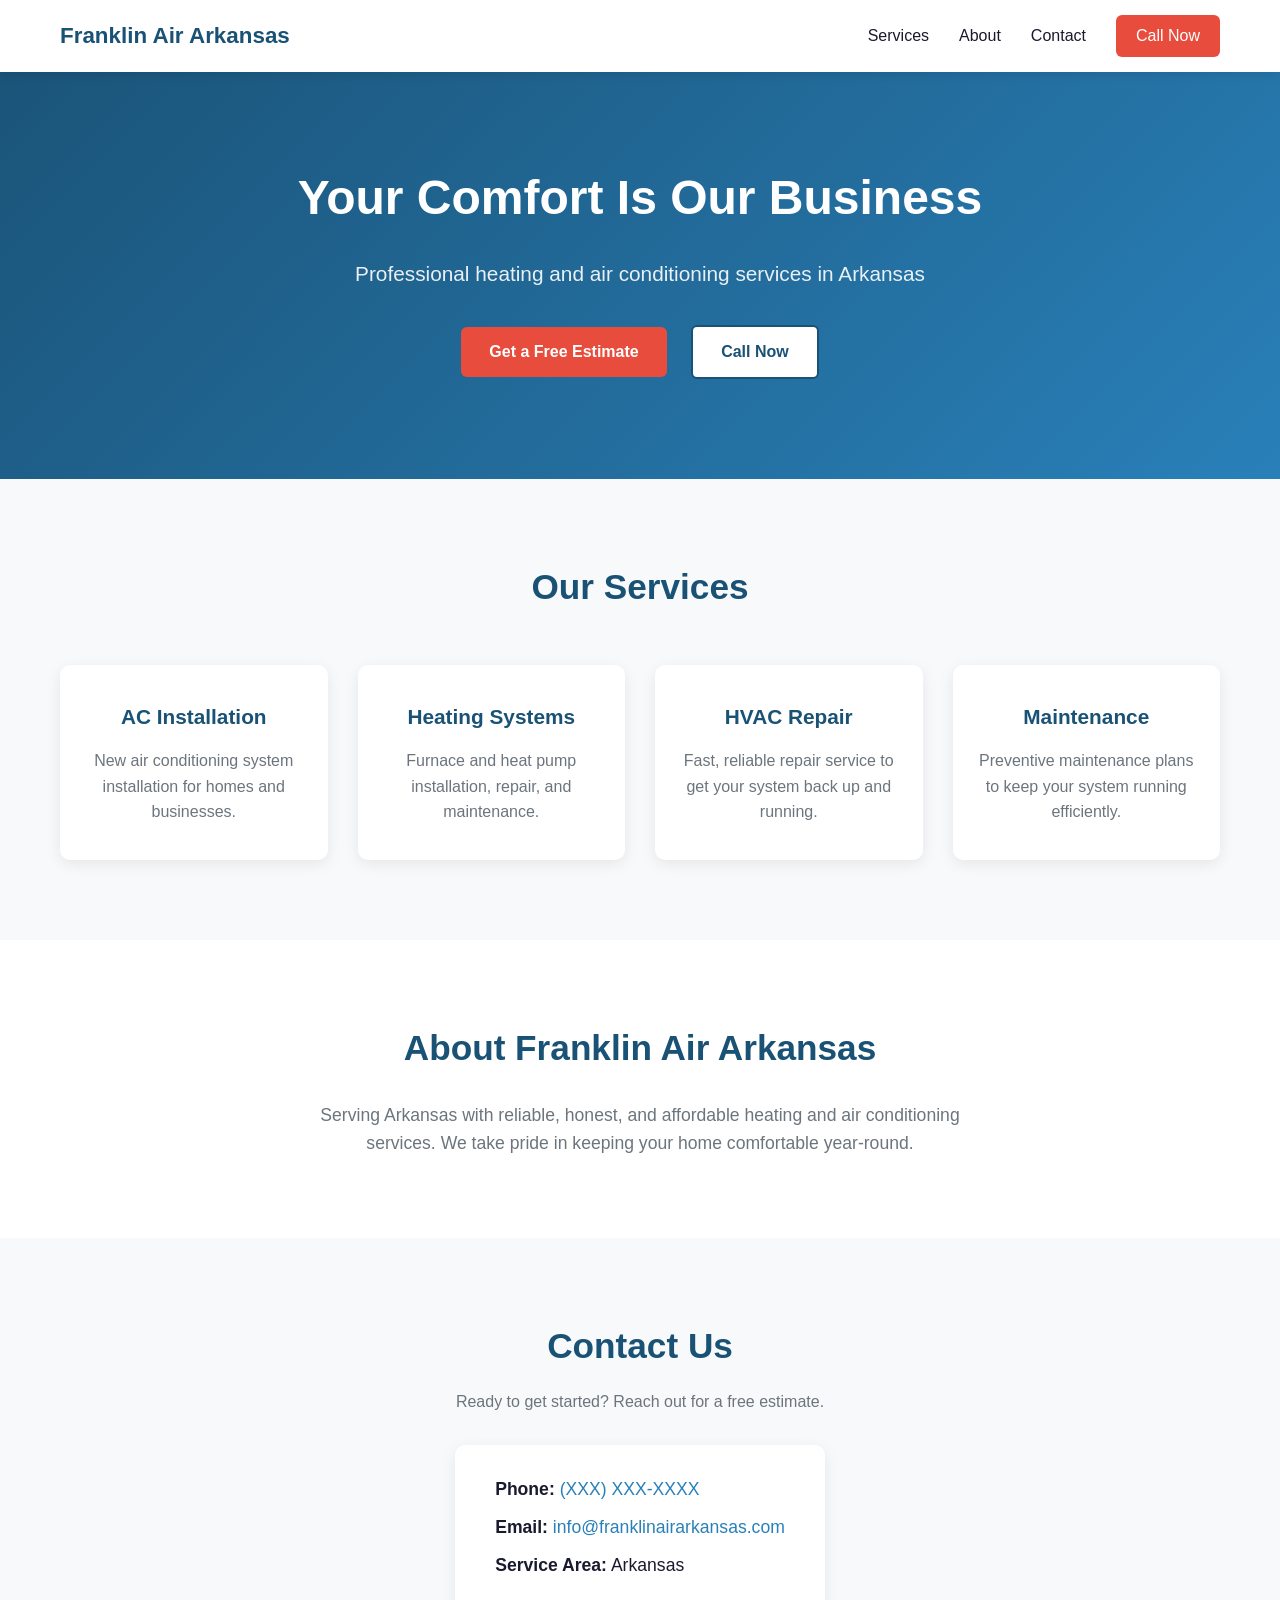
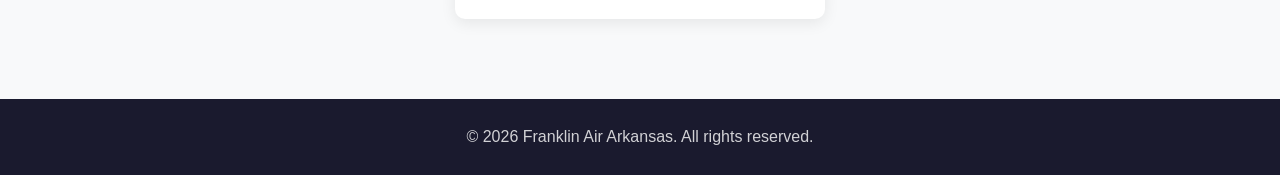
==== index.html @ 1a5891ad "Initial project setup for FranklinAirArkansas.com Heating and air conditioning business website with" ====
<!DOCTYPE html>
<html lang="en">
<head>
    <meta charset="UTF-8">
    <meta name="viewport" content="width=device-width, initial-scale=1.0">
    <title>Franklin Air Arkansas | Heating & Air Conditioning</title>
    <meta name="description" content="Franklin Air Arkansas - Professional heating and air conditioning services in Arkansas. Installation, repair, and maintenance for residential and commercial HVAC systems.">

    <!-- Facebook / Open Graph Meta Tags (for Facebook advertising) -->
    <meta property="og:title" content="Franklin Air Arkansas | Heating & Air Conditioning">
    <meta property="og:description" content="Professional heating and air conditioning services in Arkansas. Installation, repair, and maintenance.">
    <meta property="og:type" content="website">
    <meta property="og:url" content="https://franklinairarkansas.com">
    <meta property="og:image" content="https://franklinairarkansas.com/images/og-image.jpg">
    <meta property="og:site_name" content="Franklin Air Arkansas">

    <!-- Facebook Pixel (replace YOUR_PIXEL_ID with actual pixel ID) -->
    <!-- <script>
    !function(f,b,e,v,n,t,s)
    {if(f.fbq)return;n=f.fbq=function(){n.callMethod?
    n.callMethod.apply(n,arguments):n.queue.push(arguments)};
    if(!f._fbq)f._fbq=n;n.push=n;n.loaded=!0;n.version='2.0';
    n.queue=[];t=b.createElement(e);t.async=!0;
    t.src=v;s=b.getElementsByTagName(e)[0];
    s.parentNode.insertBefore(t,s)}(window, document,'script',
    'https://connect.facebook.net/en_US/fbevents.js');
    fbq('init', 'YOUR_PIXEL_ID');
    fbq('track', 'PageView');
    </script>
    <noscript><img height="1" width="1" style="display:none"
    src="https://www.facebook.com/tr?id=YOUR_PIXEL_ID&ev=PageView&noscript=1"
    /></noscript> -->

    <link rel="stylesheet" href="css/style.css">
</head>
<body>
    <header>
        <nav class="navbar">
            <div class="container">
                <a href="/" class="logo">Franklin Air Arkansas</a>
                <button class="nav-toggle" aria-label="Toggle navigation">
                    <span></span><span></span><span></span>
                </button>
                <ul class="nav-links">
                    <li><a href="#services">Services</a></li>
                    <li><a href="#about">About</a></li>
                    <li><a href="#contact">Contact</a></li>
                    <li><a href="tel:+1XXXXXXXXXX" class="btn btn-phone">Call Now</a></li>
                </ul>
            </div>
        </nav>
    </header>

    <main>
        <section class="hero">
            <div class="container">
                <h1>Your Comfort Is Our Business</h1>
                <p>Professional heating and air conditioning services in Arkansas</p>
                <a href="#contact" class="btn btn-primary">Get a Free Estimate</a>
                <a href="tel:+1XXXXXXXXXX" class="btn btn-secondary">Call Now</a>
            </div>
        </section>

        <section id="services" class="services">
            <div class="container">
                <h2>Our Services</h2>
                <div class="services-grid">
                    <div class="service-card">
                        <h3>AC Installation</h3>
                        <p>New air conditioning system installation for homes and businesses.</p>
                    </div>
                    <div class="service-card">
                        <h3>Heating Systems</h3>
                        <p>Furnace and heat pump installation, repair, and maintenance.</p>
                    </div>
                    <div class="service-card">
                        <h3>HVAC Repair</h3>
                        <p>Fast, reliable repair service to get your system back up and running.</p>
                    </div>
                    <div class="service-card">
                        <h3>Maintenance</h3>
                        <p>Preventive maintenance plans to keep your system running efficiently.</p>
                    </div>
                </div>
            </div>
        </section>

        <section id="about" class="about">
            <div class="container">
                <h2>About Franklin Air Arkansas</h2>
                <p>Serving Arkansas with reliable, honest, and affordable heating and air conditioning services. We take pride in keeping your home comfortable year-round.</p>
            </div>
        </section>

        <section id="contact" class="contact">
            <div class="container">
                <h2>Contact Us</h2>
                <p>Ready to get started? Reach out for a free estimate.</p>
                <div class="contact-info">
                    <p><strong>Phone:</strong> <a href="tel:+1XXXXXXXXXX">(XXX) XXX-XXXX</a></p>
                    <p><strong>Email:</strong> <a href="mailto:info@franklinairarkansas.com">info@franklinairarkansas.com</a></p>
                    <p><strong>Service Area:</strong> Arkansas</p>
                </div>
            </div>
        </section>
    </main>

    <footer>
        <div class="container">
            <p>&copy; 2026 Franklin Air Arkansas. All rights reserved.</p>
        </div>
    </footer>

    <script src="js/main.js"></script>
</body>
</html>
---- css/style.css ----
/* Reset & Base */
*, *::before, *::after {
    margin: 0;
    padding: 0;
    box-sizing: border-box;
}

:root {
    --primary: #1a5276;
    --primary-light: #2980b9;
    --accent: #e74c3c;
    --dark: #1a1a2e;
    --light: #f8f9fa;
    --gray: #6c757d;
    --white: #ffffff;
}

html {
    scroll-behavior: smooth;
}

body {
    font-family: -apple-system, BlinkMacSystemFont, 'Segoe UI', Roboto, sans-serif;
    line-height: 1.6;
    color: var(--dark);
}

.container {
    max-width: 1200px;
    margin: 0 auto;
    padding: 0 20px;
}

/* Navigation */
.navbar {
    background: var(--white);
    box-shadow: 0 2px 10px rgba(0,0,0,0.1);
    position: fixed;
    width: 100%;
    top: 0;
    z-index: 1000;
}

.navbar .container {
    display: flex;
    justify-content: space-between;
    align-items: center;
    padding: 15px 20px;
}

.logo {
    font-size: 1.4rem;
    font-weight: 700;
    color: var(--primary);
    text-decoration: none;
}

.nav-links {
    list-style: none;
    display: flex;
    gap: 30px;
    align-items: center;
}

.nav-links a {
    text-decoration: none;
    color: var(--dark);
    font-weight: 500;
    transition: color 0.3s;
}

.nav-links a:hover {
    color: var(--primary-light);
}

.nav-toggle {
    display: none;
    flex-direction: column;
    gap: 5px;
    background: none;
    border: none;
    cursor: pointer;
}

.nav-toggle span {
    width: 25px;
    height: 3px;
    background: var(--dark);
    border-radius: 2px;
    transition: 0.3s;
}

/* Buttons */
.btn {
    display: inline-block;
    padding: 12px 28px;
    border-radius: 6px;
    text-decoration: none;
    font-weight: 600;
    transition: all 0.3s;
    cursor: pointer;
    border: none;
    font-size: 1rem;
}

.btn-primary {
    background: var(--accent);
    color: var(--white);
}

.btn-primary:hover {
    background: #c0392b;
}

.btn-secondary {
    background: var(--white);
    color: var(--primary);
    border: 2px solid var(--primary);
}

.btn-secondary:hover {
    background: var(--primary);
    color: var(--white);
}

.btn-phone {
    background: var(--accent);
    color: var(--white) !important;
    padding: 8px 20px;
    border-radius: 6px;
}

.btn-phone:hover {
    background: #c0392b;
}

/* Hero */
.hero {
    background: linear-gradient(135deg, var(--primary) 0%, var(--primary-light) 100%);
    color: var(--white);
    padding: 160px 0 100px;
    text-align: center;
}

.hero h1 {
    font-size: 3rem;
    margin-bottom: 20px;
}

.hero p {
    font-size: 1.3rem;
    margin-bottom: 35px;
    opacity: 0.9;
}

.hero .btn {
    margin: 0 10px;
}

/* Services */
.services {
    padding: 80px 0;
    background: var(--light);
}

.services h2 {
    text-align: center;
    font-size: 2.2rem;
    margin-bottom: 50px;
    color: var(--primary);
}

.services-grid {
    display: grid;
    grid-template-columns: repeat(auto-fit, minmax(250px, 1fr));
    gap: 30px;
}

.service-card {
    background: var(--white);
    padding: 35px 25px;
    border-radius: 10px;
    box-shadow: 0 4px 15px rgba(0,0,0,0.08);
    text-align: center;
    transition: transform 0.3s;
}

.service-card:hover {
    transform: translateY(-5px);
}

.service-card h3 {
    color: var(--primary);
    margin-bottom: 15px;
    font-size: 1.3rem;
}

.service-card p {
    color: var(--gray);
}

/* About */
.about {
    padding: 80px 0;
    text-align: center;
}

.about h2 {
    font-size: 2.2rem;
    margin-bottom: 25px;
    color: var(--primary);
}

.about p {
    max-width: 700px;
    margin: 0 auto;
    font-size: 1.1rem;
    color: var(--gray);
}

/* Contact */
.contact {
    padding: 80px 0;
    background: var(--light);
    text-align: center;
}

.contact h2 {
    font-size: 2.2rem;
    margin-bottom: 15px;
    color: var(--primary);
}

.contact > .container > p {
    color: var(--gray);
    margin-bottom: 30px;
}

.contact-info {
    display: inline-block;
    text-align: left;
    background: var(--white);
    padding: 30px 40px;
    border-radius: 10px;
    box-shadow: 0 4px 15px rgba(0,0,0,0.08);
}

.contact-info p {
    margin-bottom: 10px;
    font-size: 1.1rem;
}

.contact-info a {
    color: var(--primary-light);
    text-decoration: none;
}

.contact-info a:hover {
    text-decoration: underline;
}

/* Footer */
footer {
    background: var(--dark);
    color: var(--white);
    text-align: center;
    padding: 25px 0;
}

footer p {
    opacity: 0.8;
}

/* Mobile */
@media (max-width: 768px) {
    .nav-toggle {
        display: flex;
    }

    .nav-links {
        display: none;
        position: absolute;
        top: 100%;
        left: 0;
        width: 100%;
        background: var(--white);
        flex-direction: column;
        padding: 20px;
        box-shadow: 0 4px 10px rgba(0,0,0,0.1);
    }

    .nav-links.active {
        display: flex;
    }

    .hero h1 {
        font-size: 2rem;
    }

    .hero p {
        font-size: 1.1rem;
    }

    .hero .btn {
        display: block;
        margin: 10px auto;
        max-width: 250px;
    }
}
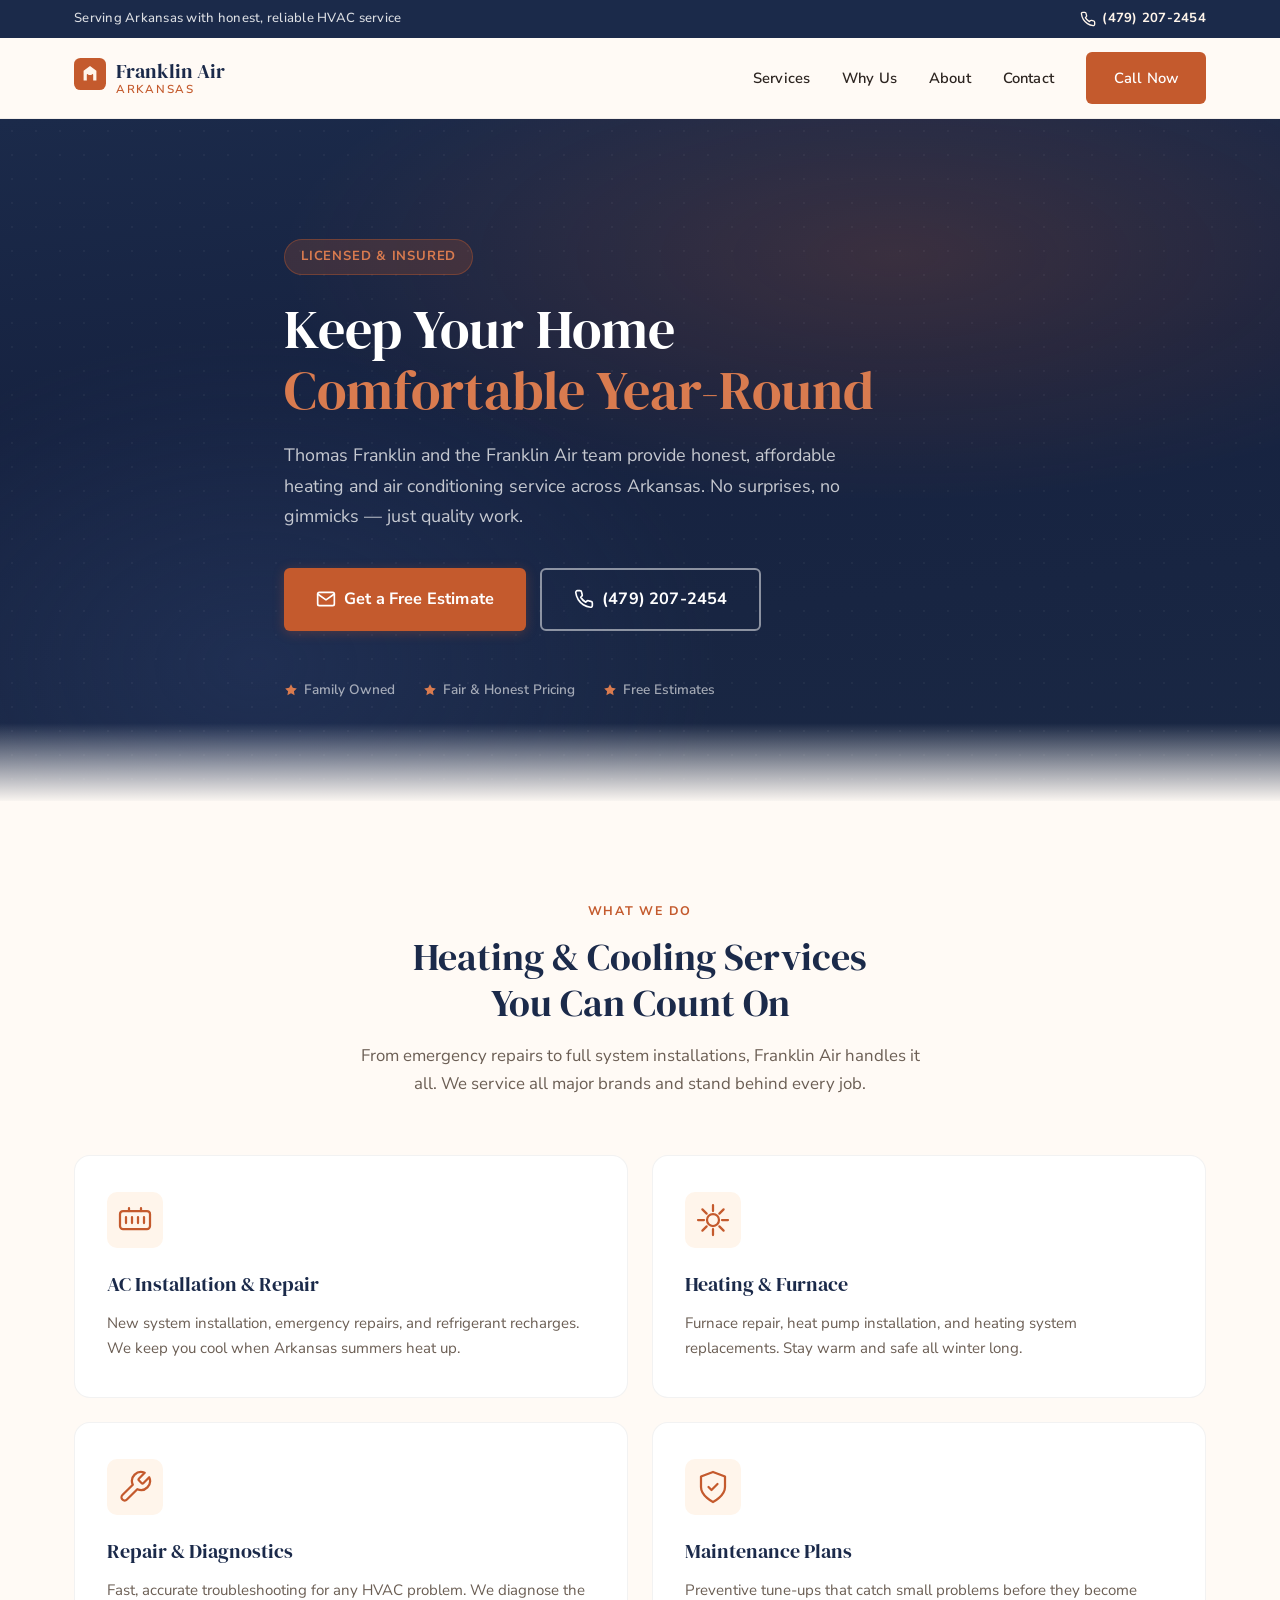
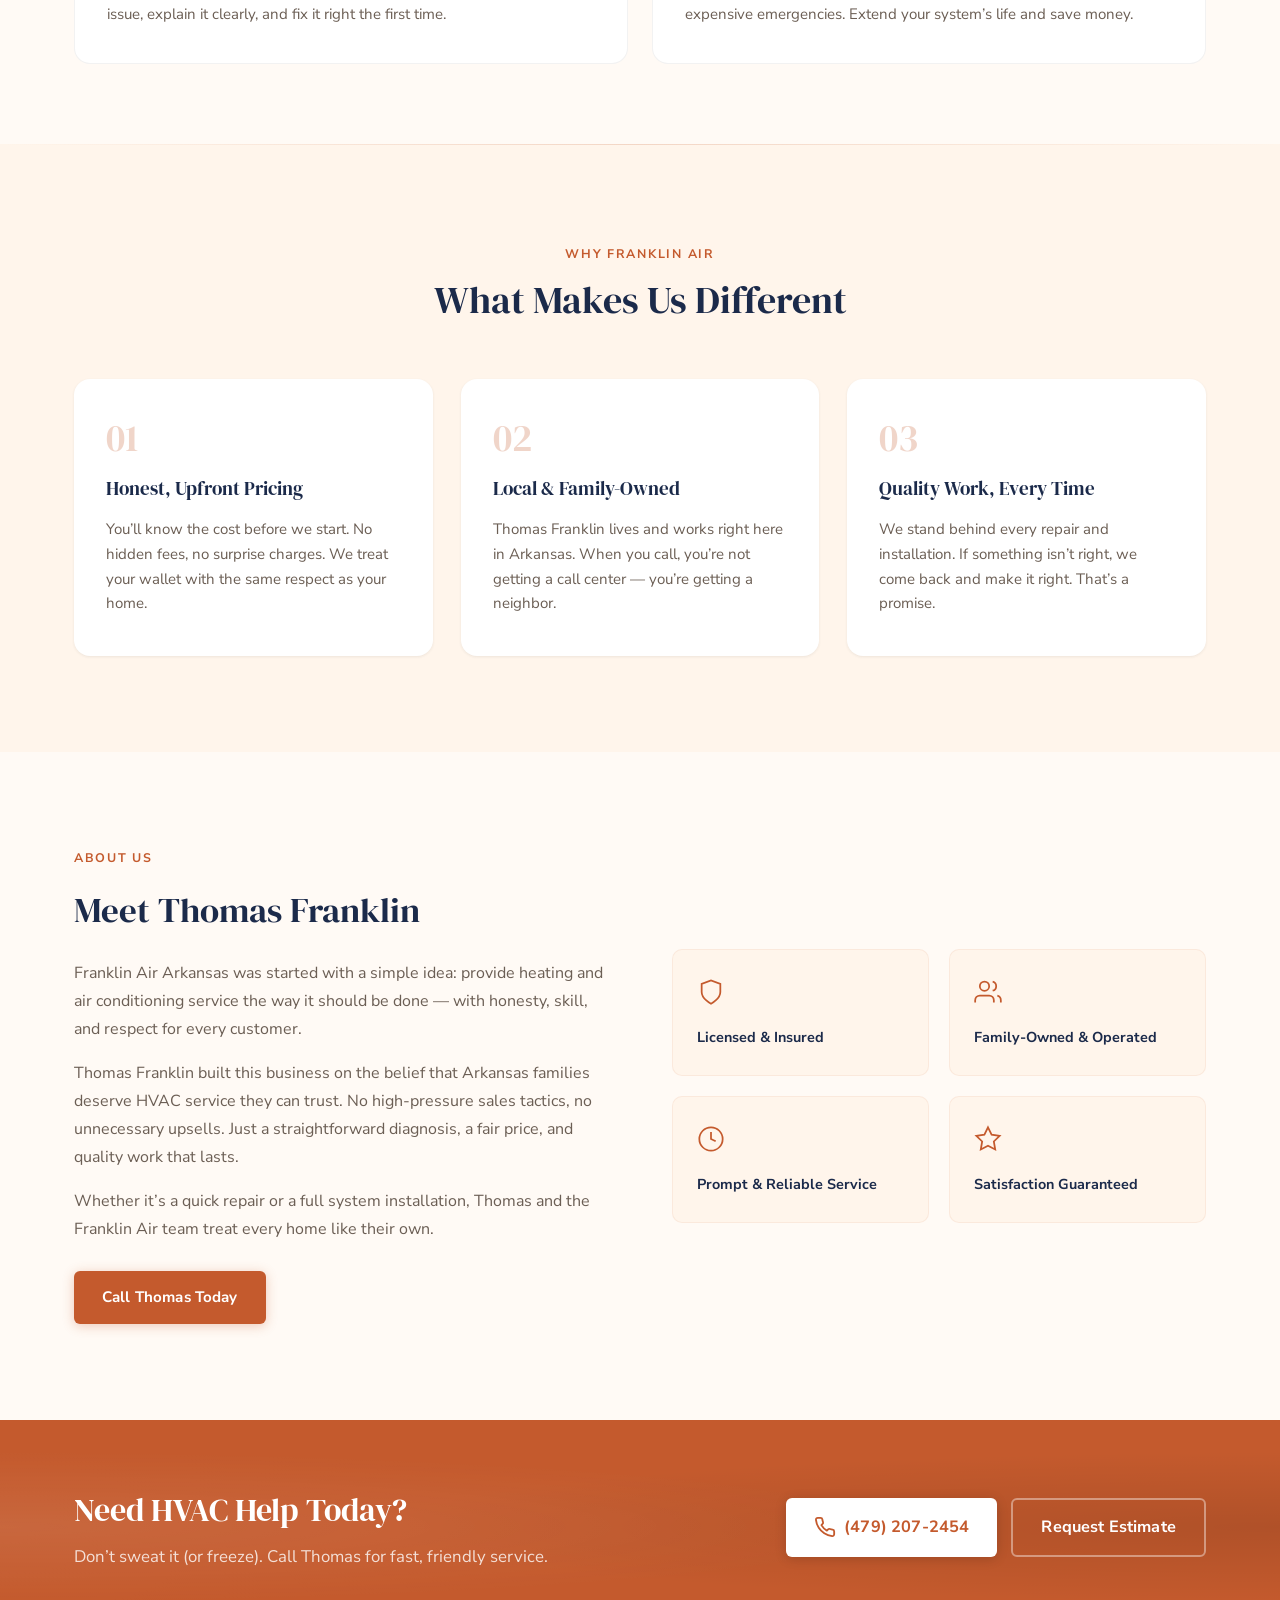
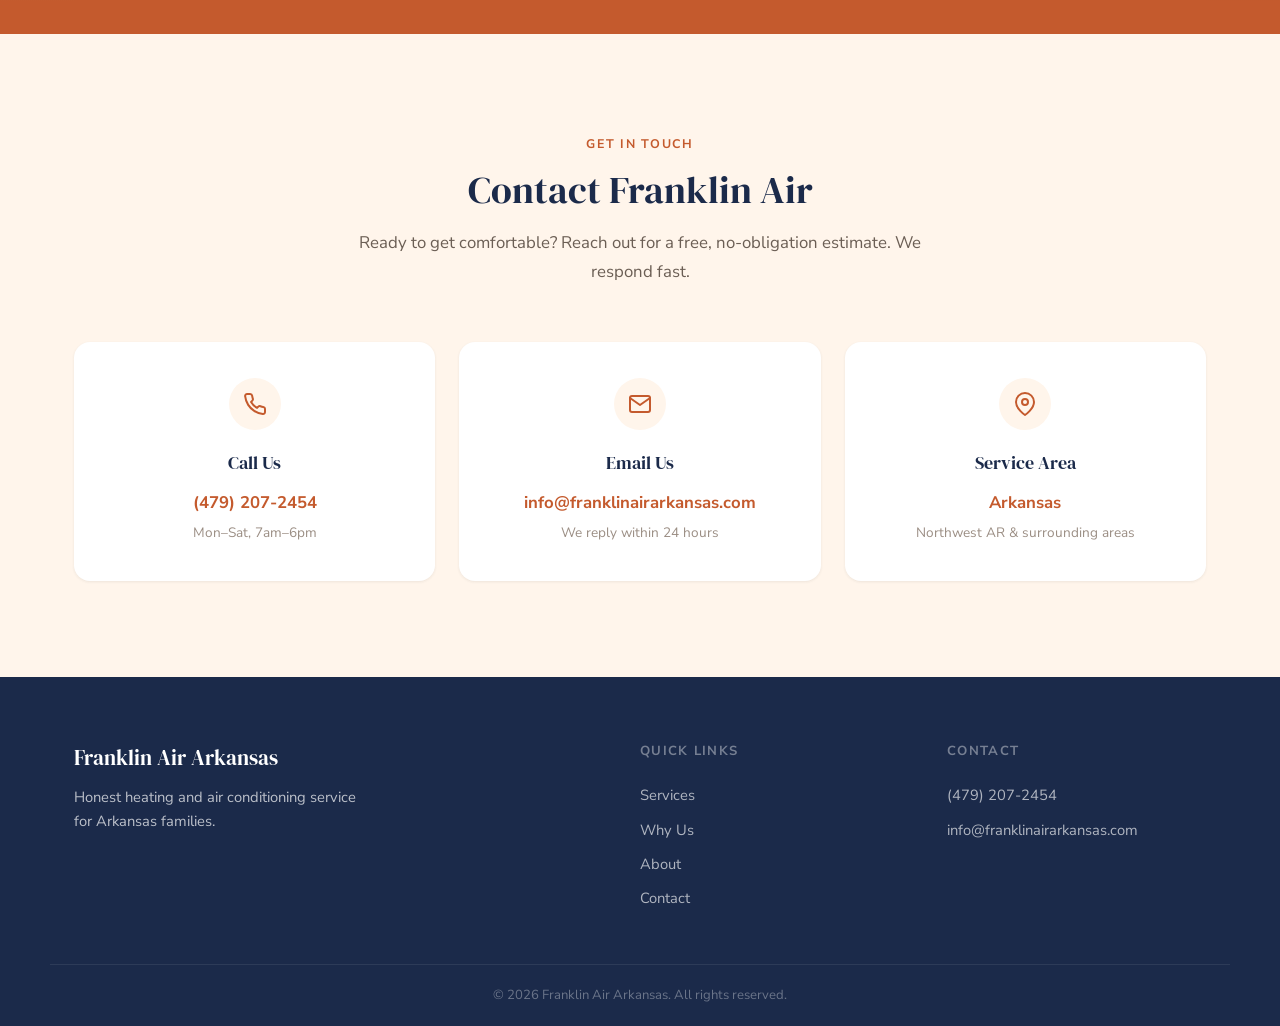
==== commit 9dac209c: "Redesign homepage with professional HVAC landing page Complete redesign focused on converting Facebo" ====
--- a/index.html
+++ b/index.html
@@ -3,18 +3,59 @@
 <head>
     <meta charset="UTF-8">
     <meta name="viewport" content="width=device-width, initial-scale=1.0">
-    <title>Franklin Air Arkansas | Heating & Air Conditioning</title>
-    <meta name="description" content="Franklin Air Arkansas - Professional heating and air conditioning services in Arkansas. Installation, repair, and maintenance for residential and commercial HVAC systems.">
-
-    <!-- Facebook / Open Graph Meta Tags (for Facebook advertising) -->
+    <title>Franklin Air Arkansas | Heating & Air Conditioning | (479) 207-2454</title>
+    <meta name="description" content="Franklin Air Arkansas - Thomas Franklin's trusted heating and air conditioning service. AC repair, furnace installation, and HVAC maintenance in Arkansas. Call (479) 207-2454 for a free estimate.">
+    <meta name="keywords" content="HVAC Arkansas, AC repair, heating repair, air conditioning, furnace, heat pump, Franklin Air, Arkansas HVAC">
+
+    <!-- Facebook / Open Graph Meta Tags -->
     <meta property="og:title" content="Franklin Air Arkansas | Heating & Air Conditioning">
-    <meta property="og:description" content="Professional heating and air conditioning services in Arkansas. Installation, repair, and maintenance.">
+    <meta property="og:description" content="Trusted HVAC service by Thomas Franklin. AC repair, heating installation & maintenance in Arkansas. Call (479) 207-2454 for your free estimate today.">
     <meta property="og:type" content="website">
     <meta property="og:url" content="https://franklinairarkansas.com">
     <meta property="og:image" content="https://franklinairarkansas.com/images/og-image.jpg">
+    <meta property="og:image:width" content="1200">
+    <meta property="og:image:height" content="630">
+    <meta property="og:image:alt" content="Franklin Air Arkansas - Professional Heating and Air Conditioning">
     <meta property="og:site_name" content="Franklin Air Arkansas">
-
-    <!-- Facebook Pixel (replace YOUR_PIXEL_ID with actual pixel ID) -->
+    <meta property="og:locale" content="en_US">
+    <meta property="fb:app_id" content="">
+
+    <!-- Twitter Card (also used by Facebook as fallback) -->
+    <meta name="twitter:card" content="summary_large_image">
+    <meta name="twitter:title" content="Franklin Air Arkansas | Heating & Air Conditioning">
+    <meta name="twitter:description" content="Trusted HVAC service by Thomas Franklin. Call (479) 207-2454 for your free estimate.">
+    <meta name="twitter:image" content="https://franklinairarkansas.com/images/og-image.jpg">
+
+    <!-- Structured Data for Local Business (helps Facebook & Google) -->
+    <script type="application/ld+json">
+    {
+        "@context": "https://schema.org",
+        "@type": "HVACBusiness",
+        "name": "Franklin Air Arkansas",
+        "description": "Professional heating and air conditioning services in Arkansas",
+        "url": "https://franklinairarkansas.com",
+        "telephone": "+1-479-207-2454",
+        "email": "info@franklinairarkansas.com",
+        "address": {
+            "@type": "PostalAddress",
+            "addressRegion": "AR",
+            "addressCountry": "US"
+        },
+        "areaServed": {
+            "@type": "State",
+            "name": "Arkansas"
+        },
+        "priceRange": "$$",
+        "openingHoursSpecification": {
+            "@type": "OpeningHoursSpecification",
+            "dayOfWeek": ["Monday","Tuesday","Wednesday","Thursday","Friday","Saturday"],
+            "opens": "07:00",
+            "closes": "18:00"
+        }
+    }
+    </script>
+
+    <!-- Facebook Pixel (uncomment and replace YOUR_PIXEL_ID when ready) -->
     <!-- <script>
     !function(f,b,e,v,n,t,s)
     {if(f.fbq)return;n=f.fbq=function(){n.callMethod?
@@ -31,85 +72,302 @@
     src="https://www.facebook.com/tr?id=YOUR_PIXEL_ID&ev=PageView&noscript=1"
     /></noscript> -->
 
+    <!-- Fonts -->
+    <link rel="preconnect" href="https://fonts.googleapis.com">
+    <link rel="preconnect" href="https://fonts.gstatic.com" crossorigin>
+    <link href="https://fonts.googleapis.com/css2?family=DM+Serif+Display&family=Nunito+Sans:ital,opsz,wght@0,6..12,300..1000;1,6..12,300..1000&display=swap" rel="stylesheet">
+
     <link rel="stylesheet" href="css/style.css">
 </head>
 <body>
+
+    <!-- Top Bar -->
+    <div class="top-bar">
+        <div class="container top-bar-inner">
+            <span class="top-bar-text">Serving Arkansas with honest, reliable HVAC service</span>
+            <a href="tel:+14792072454" class="top-bar-phone">
+                <svg width="16" height="16" viewBox="0 0 24 24" fill="none" stroke="currentColor" stroke-width="2" stroke-linecap="round" stroke-linejoin="round"><path d="M22 16.92v3a2 2 0 0 1-2.18 2 19.79 19.79 0 0 1-8.63-3.07 19.5 19.5 0 0 1-6-6 19.79 19.79 0 0 1-3.07-8.67A2 2 0 0 1 4.11 2h3a2 2 0 0 1 2 1.72 12.84 12.84 0 0 0 .7 2.81 2 2 0 0 1-.45 2.11L8.09 9.91a16 16 0 0 0 6 6l1.27-1.27a2 2 0 0 1 2.11-.45 12.84 12.84 0 0 0 2.81.7A2 2 0 0 1 22 16.92z"/></svg>
+                (479) 207-2454
+            </a>
+        </div>
+    </div>
+
+    <!-- Navigation -->
     <header>
-        <nav class="navbar">
-            <div class="container">
-                <a href="/" class="logo">Franklin Air Arkansas</a>
-                <button class="nav-toggle" aria-label="Toggle navigation">
+        <nav class="navbar" id="navbar">
+            <div class="container nav-inner">
+                <a href="/" class="logo">
+                    <span class="logo-icon">
+                        <svg width="32" height="32" viewBox="0 0 40 40" fill="none">
+                            <rect width="40" height="40" rx="8" fill="#C45A2D"/>
+                            <path d="M12 28V16l8-6 8 6v12H24v-7a1 1 0 00-1-1h-6a1 1 0 00-1 1v7h-4z" fill="#FFF5EB"/>
+                            <circle cx="20" cy="18" r="2.5" stroke="#FFF5EB" stroke-width="1.5" fill="none"/>
+                            <path d="M18.5 18h3M20 16.5v3" stroke="#FFF5EB" stroke-width="1"/>
+                        </svg>
+                    </span>
+                    <span class="logo-text">
+                        <span class="logo-name">Franklin Air</span>
+                        <span class="logo-tagline">Arkansas</span>
+                    </span>
+                </a>
+                <button class="nav-toggle" aria-label="Toggle navigation" id="navToggle">
                     <span></span><span></span><span></span>
                 </button>
-                <ul class="nav-links">
+                <ul class="nav-links" id="navLinks">
                     <li><a href="#services">Services</a></li>
+                    <li><a href="#why-us">Why Us</a></li>
                     <li><a href="#about">About</a></li>
                     <li><a href="#contact">Contact</a></li>
-                    <li><a href="tel:+1XXXXXXXXXX" class="btn btn-phone">Call Now</a></li>
+                    <li><a href="tel:+14792072454" class="btn btn-nav-cta">Call Now</a></li>
                 </ul>
             </div>
         </nav>
     </header>
 
     <main>
+        <!-- Hero -->
         <section class="hero">
-            <div class="container">
-                <h1>Your Comfort Is Our Business</h1>
-                <p>Professional heating and air conditioning services in Arkansas</p>
-                <a href="#contact" class="btn btn-primary">Get a Free Estimate</a>
-                <a href="tel:+1XXXXXXXXXX" class="btn btn-secondary">Call Now</a>
-            </div>
-        </section>
-
+            <div class="hero-bg"></div>
+            <div class="container hero-content">
+                <div class="hero-badge" data-animate>Licensed &amp; Insured</div>
+                <h1 data-animate>Keep Your Home<br><span class="hero-accent">Comfortable Year-Round</span></h1>
+                <p class="hero-sub" data-animate>Thomas Franklin and the Franklin Air team provide honest, affordable heating and air conditioning service across Arkansas. No surprises, no gimmicks &mdash; just quality work.</p>
+                <div class="hero-actions" data-animate>
+                    <a href="#contact" class="btn btn-primary btn-lg">
+                        <svg width="20" height="20" viewBox="0 0 24 24" fill="none" stroke="currentColor" stroke-width="2" stroke-linecap="round" stroke-linejoin="round"><path d="M4 4h16c1.1 0 2 .9 2 2v12c0 1.1-.9 2-2 2H4c-1.1 0-2-.9-2-2V6c0-1.1.9-2 2-2z"/><polyline points="22,6 12,13 2,6"/></svg>
+                        Get a Free Estimate
+                    </a>
+                    <a href="tel:+14792072454" class="btn btn-outline btn-lg">
+                        <svg width="20" height="20" viewBox="0 0 24 24" fill="none" stroke="currentColor" stroke-width="2" stroke-linecap="round" stroke-linejoin="round"><path d="M22 16.92v3a2 2 0 0 1-2.18 2 19.79 19.79 0 0 1-8.63-3.07 19.5 19.5 0 0 1-6-6 19.79 19.79 0 0 1-3.07-8.67A2 2 0 0 1 4.11 2h3a2 2 0 0 1 2 1.72 12.84 12.84 0 0 0 .7 2.81 2 2 0 0 1-.45 2.11L8.09 9.91a16 16 0 0 0 6 6l1.27-1.27a2 2 0 0 1 2.11-.45 12.84 12.84 0 0 0 2.81.7A2 2 0 0 1 22 16.92z"/></svg>
+                        (479) 207-2454
+                    </a>
+                </div>
+                <div class="hero-trust" data-animate>
+                    <div class="trust-item">
+                        <svg width="18" height="18" viewBox="0 0 24 24" fill="currentColor"><path d="M12 2l3.09 6.26L22 9.27l-5 4.87 1.18 6.88L12 17.77l-6.18 3.25L7 14.14 2 9.27l6.91-1.01L12 2z"/></svg>
+                        Family Owned
+                    </div>
+                    <div class="trust-item">
+                        <svg width="18" height="18" viewBox="0 0 24 24" fill="currentColor"><path d="M12 2l3.09 6.26L22 9.27l-5 4.87 1.18 6.88L12 17.77l-6.18 3.25L7 14.14 2 9.27l6.91-1.01L12 2z"/></svg>
+                        Fair &amp; Honest Pricing
+                    </div>
+                    <div class="trust-item">
+                        <svg width="18" height="18" viewBox="0 0 24 24" fill="currentColor"><path d="M12 2l3.09 6.26L22 9.27l-5 4.87 1.18 6.88L12 17.77l-6.18 3.25L7 14.14 2 9.27l6.91-1.01L12 2z"/></svg>
+                        Free Estimates
+                    </div>
+                </div>
+            </div>
+        </section>
+
+        <!-- Services -->
         <section id="services" class="services">
             <div class="container">
-                <h2>Our Services</h2>
+                <div class="section-header" data-animate>
+                    <span class="section-label">What We Do</span>
+                    <h2>Heating &amp; Cooling Services<br>You Can Count On</h2>
+                    <p class="section-desc">From emergency repairs to full system installations, Franklin Air handles it all. We service all major brands and stand behind every job.</p>
+                </div>
                 <div class="services-grid">
-                    <div class="service-card">
-                        <h3>AC Installation</h3>
-                        <p>New air conditioning system installation for homes and businesses.</p>
-                    </div>
-                    <div class="service-card">
-                        <h3>Heating Systems</h3>
-                        <p>Furnace and heat pump installation, repair, and maintenance.</p>
-                    </div>
-                    <div class="service-card">
-                        <h3>HVAC Repair</h3>
-                        <p>Fast, reliable repair service to get your system back up and running.</p>
-                    </div>
-                    <div class="service-card">
-                        <h3>Maintenance</h3>
-                        <p>Preventive maintenance plans to keep your system running efficiently.</p>
-                    </div>
-                </div>
-            </div>
-        </section>
-
+                    <div class="service-card" data-animate>
+                        <div class="service-icon">
+                            <svg width="36" height="36" viewBox="0 0 24 24" fill="none" stroke="currentColor" stroke-width="1.5" stroke-linecap="round" stroke-linejoin="round">
+                                <rect x="2" y="6" width="20" height="12" rx="2"/>
+                                <path d="M6 10v4M10 10v4M14 10v4M18 10v4"/>
+                                <path d="M8 6V4M16 6V4"/>
+                            </svg>
+                        </div>
+                        <h3>AC Installation &amp; Repair</h3>
+                        <p>New system installation, emergency repairs, and refrigerant recharges. We keep you cool when Arkansas summers heat up.</p>
+                    </div>
+                    <div class="service-card" data-animate>
+                        <div class="service-icon">
+                            <svg width="36" height="36" viewBox="0 0 24 24" fill="none" stroke="currentColor" stroke-width="1.5" stroke-linecap="round" stroke-linejoin="round">
+                                <path d="M12 2v4M12 18v4M4.93 4.93l2.83 2.83M16.24 16.24l2.83 2.83M2 12h4M18 12h4M4.93 19.07l2.83-2.83M16.24 7.76l2.83-2.83"/>
+                                <circle cx="12" cy="12" r="4"/>
+                            </svg>
+                        </div>
+                        <h3>Heating &amp; Furnace</h3>
+                        <p>Furnace repair, heat pump installation, and heating system replacements. Stay warm and safe all winter long.</p>
+                    </div>
+                    <div class="service-card" data-animate>
+                        <div class="service-icon">
+                            <svg width="36" height="36" viewBox="0 0 24 24" fill="none" stroke="currentColor" stroke-width="1.5" stroke-linecap="round" stroke-linejoin="round">
+                                <path d="M14.7 6.3a1 1 0 000 1.4l1.6 1.6a1 1 0 001.4 0l3.77-3.77a6 6 0 01-7.94 7.94l-6.91 6.91a2.12 2.12 0 01-3-3l6.91-6.91a6 6 0 017.94-7.94l-3.76 3.76z"/>
+                            </svg>
+                        </div>
+                        <h3>Repair &amp; Diagnostics</h3>
+                        <p>Fast, accurate troubleshooting for any HVAC problem. We diagnose the issue, explain it clearly, and fix it right the first time.</p>
+                    </div>
+                    <div class="service-card" data-animate>
+                        <div class="service-icon">
+                            <svg width="36" height="36" viewBox="0 0 24 24" fill="none" stroke="currentColor" stroke-width="1.5" stroke-linecap="round" stroke-linejoin="round">
+                                <path d="M12 22s8-4 8-10V5l-8-3-8 3v7c0 6 8 10 8 10z"/>
+                                <path d="M9 12l2 2 4-4"/>
+                            </svg>
+                        </div>
+                        <h3>Maintenance Plans</h3>
+                        <p>Preventive tune-ups that catch small problems before they become expensive emergencies. Extend your system&rsquo;s life and save money.</p>
+                    </div>
+                </div>
+            </div>
+        </section>
+
+        <!-- Why Choose Us -->
+        <section id="why-us" class="why-us">
+            <div class="container">
+                <div class="section-header" data-animate>
+                    <span class="section-label">Why Franklin Air</span>
+                    <h2>What Makes Us Different</h2>
+                </div>
+                <div class="why-grid">
+                    <div class="why-card" data-animate>
+                        <div class="why-number">01</div>
+                        <h3>Honest, Upfront Pricing</h3>
+                        <p>You&rsquo;ll know the cost before we start. No hidden fees, no surprise charges. We treat your wallet with the same respect as your home.</p>
+                    </div>
+                    <div class="why-card" data-animate>
+                        <div class="why-number">02</div>
+                        <h3>Local &amp; Family-Owned</h3>
+                        <p>Thomas Franklin lives and works right here in Arkansas. When you call, you&rsquo;re not getting a call center &mdash; you&rsquo;re getting a neighbor.</p>
+                    </div>
+                    <div class="why-card" data-animate>
+                        <div class="why-number">03</div>
+                        <h3>Quality Work, Every Time</h3>
+                        <p>We stand behind every repair and installation. If something isn&rsquo;t right, we come back and make it right. That&rsquo;s a promise.</p>
+                    </div>
+                </div>
+            </div>
+        </section>
+
+        <!-- About -->
         <section id="about" class="about">
-            <div class="container">
-                <h2>About Franklin Air Arkansas</h2>
-                <p>Serving Arkansas with reliable, honest, and affordable heating and air conditioning services. We take pride in keeping your home comfortable year-round.</p>
-            </div>
-        </section>
-
+            <div class="container about-inner">
+                <div class="about-text" data-animate>
+                    <span class="section-label">About Us</span>
+                    <h2>Meet Thomas Franklin</h2>
+                    <p>Franklin Air Arkansas was started with a simple idea: provide heating and air conditioning service the way it should be done &mdash; with honesty, skill, and respect for every customer.</p>
+                    <p>Thomas Franklin built this business on the belief that Arkansas families deserve HVAC service they can trust. No high-pressure sales tactics, no unnecessary upsells. Just a straightforward diagnosis, a fair price, and quality work that lasts.</p>
+                    <p>Whether it&rsquo;s a quick repair or a full system installation, Thomas and the Franklin Air team treat every home like their own.</p>
+                    <a href="tel:+14792072454" class="btn btn-primary">Call Thomas Today</a>
+                </div>
+                <div class="about-stats" data-animate>
+                    <div class="stat-card">
+                        <div class="stat-icon">
+                            <svg width="28" height="28" viewBox="0 0 24 24" fill="none" stroke="currentColor" stroke-width="1.5"><path d="M12 22s8-4 8-10V5l-8-3-8 3v7c0 6 8 10 8 10z"/></svg>
+                        </div>
+                        <span class="stat-label">Licensed &amp; Insured</span>
+                    </div>
+                    <div class="stat-card">
+                        <div class="stat-icon">
+                            <svg width="28" height="28" viewBox="0 0 24 24" fill="none" stroke="currentColor" stroke-width="1.5"><path d="M17 21v-2a4 4 0 00-4-4H5a4 4 0 00-4 4v2"/><circle cx="9" cy="7" r="4"/><path d="M23 21v-2a4 4 0 00-3-3.87M16 3.13a4 4 0 010 7.75"/></svg>
+                        </div>
+                        <span class="stat-label">Family-Owned &amp; Operated</span>
+                    </div>
+                    <div class="stat-card">
+                        <div class="stat-icon">
+                            <svg width="28" height="28" viewBox="0 0 24 24" fill="none" stroke="currentColor" stroke-width="1.5"><circle cx="12" cy="12" r="10"/><path d="M12 6v6l4 2"/></svg>
+                        </div>
+                        <span class="stat-label">Prompt &amp; Reliable Service</span>
+                    </div>
+                    <div class="stat-card">
+                        <div class="stat-icon">
+                            <svg width="28" height="28" viewBox="0 0 24 24" fill="none" stroke="currentColor" stroke-width="1.5"><path d="M12 2l3.09 6.26L22 9.27l-5 4.87 1.18 6.88L12 17.77l-6.18 3.25L7 14.14 2 9.27l6.91-1.01L12 2z"/></svg>
+                        </div>
+                        <span class="stat-label">Satisfaction Guaranteed</span>
+                    </div>
+                </div>
+            </div>
+        </section>
+
+        <!-- CTA Banner -->
+        <section class="cta-banner">
+            <div class="container cta-inner" data-animate>
+                <div class="cta-text">
+                    <h2>Need HVAC Help Today?</h2>
+                    <p>Don&rsquo;t sweat it (or freeze). Call Thomas for fast, friendly service.</p>
+                </div>
+                <div class="cta-actions">
+                    <a href="tel:+14792072454" class="btn btn-cta">
+                        <svg width="22" height="22" viewBox="0 0 24 24" fill="none" stroke="currentColor" stroke-width="2" stroke-linecap="round" stroke-linejoin="round"><path d="M22 16.92v3a2 2 0 0 1-2.18 2 19.79 19.79 0 0 1-8.63-3.07 19.5 19.5 0 0 1-6-6 19.79 19.79 0 0 1-3.07-8.67A2 2 0 0 1 4.11 2h3a2 2 0 0 1 2 1.72 12.84 12.84 0 0 0 .7 2.81 2 2 0 0 1-.45 2.11L8.09 9.91a16 16 0 0 0 6 6l1.27-1.27a2 2 0 0 1 2.11-.45 12.84 12.84 0 0 0 2.81.7A2 2 0 0 1 22 16.92z"/></svg>
+                        (479) 207-2454
+                    </a>
+                    <a href="#contact" class="btn btn-cta-outline">Request Estimate</a>
+                </div>
+            </div>
+        </section>
+
+        <!-- Contact -->
         <section id="contact" class="contact">
             <div class="container">
-                <h2>Contact Us</h2>
-                <p>Ready to get started? Reach out for a free estimate.</p>
-                <div class="contact-info">
-                    <p><strong>Phone:</strong> <a href="tel:+1XXXXXXXXXX">(XXX) XXX-XXXX</a></p>
-                    <p><strong>Email:</strong> <a href="mailto:info@franklinairarkansas.com">info@franklinairarkansas.com</a></p>
-                    <p><strong>Service Area:</strong> Arkansas</p>
+                <div class="section-header" data-animate>
+                    <span class="section-label">Get In Touch</span>
+                    <h2>Contact Franklin Air</h2>
+                    <p class="section-desc">Ready to get comfortable? Reach out for a free, no-obligation estimate. We respond fast.</p>
+                </div>
+                <div class="contact-grid">
+                    <div class="contact-card" data-animate>
+                        <div class="contact-card-icon">
+                            <svg width="24" height="24" viewBox="0 0 24 24" fill="none" stroke="currentColor" stroke-width="2" stroke-linecap="round" stroke-linejoin="round"><path d="M22 16.92v3a2 2 0 0 1-2.18 2 19.79 19.79 0 0 1-8.63-3.07 19.5 19.5 0 0 1-6-6 19.79 19.79 0 0 1-3.07-8.67A2 2 0 0 1 4.11 2h3a2 2 0 0 1 2 1.72 12.84 12.84 0 0 0 .7 2.81 2 2 0 0 1-.45 2.11L8.09 9.91a16 16 0 0 0 6 6l1.27-1.27a2 2 0 0 1 2.11-.45 12.84 12.84 0 0 0 2.81.7A2 2 0 0 1 22 16.92z"/></svg>
+                        </div>
+                        <h3>Call Us</h3>
+                        <a href="tel:+14792072454" class="contact-link-big">(479) 207-2454</a>
+                        <p>Mon&ndash;Sat, 7am&ndash;6pm</p>
+                    </div>
+                    <div class="contact-card" data-animate>
+                        <div class="contact-card-icon">
+                            <svg width="24" height="24" viewBox="0 0 24 24" fill="none" stroke="currentColor" stroke-width="2" stroke-linecap="round" stroke-linejoin="round"><path d="M4 4h16c1.1 0 2 .9 2 2v12c0 1.1-.9 2-2 2H4c-1.1 0-2-.9-2-2V6c0-1.1.9-2 2-2z"/><polyline points="22,6 12,13 2,6"/></svg>
+                        </div>
+                        <h3>Email Us</h3>
+                        <a href="mailto:info&#64;franklinairarkansas.com" class="contact-link-big">info&#64;franklinairarkansas.com</a>
+                        <p>We reply within 24 hours</p>
+                    </div>
+                    <div class="contact-card" data-animate>
+                        <div class="contact-card-icon">
+                            <svg width="24" height="24" viewBox="0 0 24 24" fill="none" stroke="currentColor" stroke-width="2" stroke-linecap="round" stroke-linejoin="round"><path d="M21 10c0 7-9 13-9 13s-9-6-9-13a9 9 0 0118 0z"/><circle cx="12" cy="10" r="3"/></svg>
+                        </div>
+                        <h3>Service Area</h3>
+                        <span class="contact-link-big">Arkansas</span>
+                        <p>Northwest AR &amp; surrounding areas</p>
+                    </div>
                 </div>
             </div>
         </section>
     </main>
 
-    <footer>
-        <div class="container">
-            <p>&copy; 2026 Franklin Air Arkansas. All rights reserved.</p>
+    <!-- Footer -->
+    <footer class="footer">
+        <div class="container footer-inner">
+            <div class="footer-brand">
+                <span class="footer-logo">Franklin Air Arkansas</span>
+                <p>Honest heating and air conditioning service for Arkansas families.</p>
+            </div>
+            <div class="footer-links">
+                <h4>Quick Links</h4>
+                <a href="#services">Services</a>
+                <a href="#why-us">Why Us</a>
+                <a href="#about">About</a>
+                <a href="#contact">Contact</a>
+            </div>
+            <div class="footer-contact">
+                <h4>Contact</h4>
+                <a href="tel:+14792072454">(479) 207-2454</a>
+                <a href="mailto:info&#64;franklinairarkansas.com">info&#64;franklinairarkansas.com</a>
+            </div>
+        </div>
+        <div class="footer-bottom">
+            <div class="container">
+                <p>&copy; 2026 Franklin Air Arkansas. All rights reserved.</p>
+            </div>
         </div>
     </footer>
+
+    <!-- Sticky Mobile CTA -->
+    <div class="mobile-cta">
+        <a href="tel:+14792072454" class="mobile-cta-btn">
+            <svg width="20" height="20" viewBox="0 0 24 24" fill="none" stroke="currentColor" stroke-width="2" stroke-linecap="round" stroke-linejoin="round"><path d="M22 16.92v3a2 2 0 0 1-2.18 2 19.79 19.79 0 0 1-8.63-3.07 19.5 19.5 0 0 1-6-6 19.79 19.79 0 0 1-3.07-8.67A2 2 0 0 1 4.11 2h3a2 2 0 0 1 2 1.72 12.84 12.84 0 0 0 .7 2.81 2 2 0 0 1-.45 2.11L8.09 9.91a16 16 0 0 0 6 6l1.27-1.27a2 2 0 0 1 2.11-.45 12.84 12.84 0 0 0 2.81.7A2 2 0 0 1 22 16.92z"/></svg>
+            Call (479) 207-2454
+        </a>
+    </div>
 
     <script src="js/main.js"></script>
 </body>
--- a/css/style.css
+++ b/css/style.css
@@ -1,4 +1,9 @@
-/* Reset & Base */
+/* ============================================
+   FRANKLIN AIR ARKANSAS
+   Warm Southern Professional HVAC
+   ============================================ */
+
+/* --- Reset & Variables --- */
 *, *::before, *::after {
     margin: 0;
     padding: 0;
@@ -6,72 +11,224 @@
 }
 
 :root {
-    --primary: #1a5276;
-    --primary-light: #2980b9;
-    --accent: #e74c3c;
-    --dark: #1a1a2e;
-    --light: #f8f9fa;
-    --gray: #6c757d;
-    --white: #ffffff;
+    /* Warm earth tones - trustworthy, approachable, professional */
+    --copper: #C45A2D;
+    --copper-dark: #A3461E;
+    --copper-light: #D97B4F;
+    --navy: #1B2A4A;
+    --navy-light: #2A3D6B;
+    --cream: #FFF5EB;
+    --cream-dark: #F5E6D3;
+    --warm-white: #FFFAF5;
+    --warm-gray: #6B5E54;
+    --warm-gray-light: #9B8E84;
+    --charcoal: #2C2420;
+    --success: #3D8B5E;
+    --shadow-sm: 0 1px 3px rgba(44, 36, 32, 0.08);
+    --shadow-md: 0 4px 16px rgba(44, 36, 32, 0.1);
+    --shadow-lg: 0 8px 32px rgba(44, 36, 32, 0.12);
+    --shadow-xl: 0 16px 48px rgba(44, 36, 32, 0.16);
+    --radius-sm: 6px;
+    --radius-md: 10px;
+    --radius-lg: 16px;
+    --radius-xl: 24px;
+    --font-display: 'DM Serif Display', Georgia, serif;
+    --font-body: 'Nunito Sans', -apple-system, BlinkMacSystemFont, sans-serif;
 }
 
 html {
     scroll-behavior: smooth;
+    -webkit-font-smoothing: antialiased;
 }
 
 body {
-    font-family: -apple-system, BlinkMacSystemFont, 'Segoe UI', Roboto, sans-serif;
-    line-height: 1.6;
-    color: var(--dark);
+    font-family: var(--font-body);
+    line-height: 1.65;
+    color: var(--charcoal);
+    background: var(--warm-white);
+    overflow-x: hidden;
 }
 
 .container {
-    max-width: 1200px;
+    max-width: 1180px;
     margin: 0 auto;
-    padding: 0 20px;
-}
-
-/* Navigation */
+    padding: 0 24px;
+}
+
+img { max-width: 100%; display: block; }
+a { color: inherit; }
+
+/* --- Animations --- */
+@keyframes fadeInUp {
+    from { opacity: 0; transform: translateY(24px); }
+    to { opacity: 1; transform: translateY(0); }
+}
+
+@keyframes fadeIn {
+    from { opacity: 0; }
+    to { opacity: 1; }
+}
+
+@keyframes slideDown {
+    from { opacity: 0; transform: translateY(-12px); }
+    to { opacity: 1; transform: translateY(0); }
+}
+
+@keyframes pulse {
+    0%, 100% { transform: scale(1); }
+    50% { transform: scale(1.05); }
+}
+
+@keyframes shimmer {
+    0% { background-position: -200% 0; }
+    100% { background-position: 200% 0; }
+}
+
+[data-animate] {
+    opacity: 0;
+    transform: translateY(24px);
+    transition: opacity 0.6s ease, transform 0.6s ease;
+}
+
+[data-animate].visible {
+    opacity: 1;
+    transform: translateY(0);
+}
+
+/* --- Top Bar --- */
+.top-bar {
+    background: var(--navy);
+    color: rgba(255,255,255,0.85);
+    font-size: 0.82rem;
+    letter-spacing: 0.02em;
+    font-weight: 500;
+}
+
+.top-bar-inner {
+    display: flex;
+    justify-content: space-between;
+    align-items: center;
+    padding: 8px 24px;
+}
+
+.top-bar-phone {
+    display: flex;
+    align-items: center;
+    gap: 6px;
+    color: var(--cream);
+    text-decoration: none;
+    font-weight: 700;
+    transition: color 0.2s;
+}
+
+.top-bar-phone:hover {
+    color: var(--copper-light);
+}
+
+/* --- Navigation --- */
 .navbar {
-    background: var(--white);
-    box-shadow: 0 2px 10px rgba(0,0,0,0.1);
-    position: fixed;
-    width: 100%;
+    background: var(--warm-white);
+    position: sticky;
     top: 0;
     z-index: 1000;
-}
-
-.navbar .container {
+    border-bottom: 1px solid rgba(44,36,32,0.06);
+    transition: box-shadow 0.3s, background 0.3s;
+}
+
+.navbar.scrolled {
+    box-shadow: var(--shadow-md);
+    background: rgba(255,250,245,0.97);
+    backdrop-filter: blur(8px);
+    -webkit-backdrop-filter: blur(8px);
+}
+
+.nav-inner {
     display: flex;
     justify-content: space-between;
     align-items: center;
-    padding: 15px 20px;
+    padding: 14px 24px;
 }
 
 .logo {
-    font-size: 1.4rem;
-    font-weight: 700;
-    color: var(--primary);
+    display: flex;
+    align-items: center;
+    gap: 10px;
     text-decoration: none;
+}
+
+.logo-text {
+    display: flex;
+    flex-direction: column;
+    line-height: 1.15;
+}
+
+.logo-name {
+    font-family: var(--font-display);
+    font-size: 1.25rem;
+    color: var(--navy);
+}
+
+.logo-tagline {
+    font-size: 0.72rem;
+    font-weight: 600;
+    color: var(--copper);
+    letter-spacing: 0.15em;
+    text-transform: uppercase;
 }
 
 .nav-links {
     list-style: none;
     display: flex;
-    gap: 30px;
+    gap: 32px;
     align-items: center;
 }
 
 .nav-links a {
     text-decoration: none;
-    color: var(--dark);
-    font-weight: 500;
-    transition: color 0.3s;
-}
-
-.nav-links a:hover {
-    color: var(--primary-light);
-}
+    color: var(--charcoal);
+    font-weight: 600;
+    font-size: 0.92rem;
+    letter-spacing: 0.01em;
+    position: relative;
+    transition: color 0.2s;
+}
+
+.nav-links a:not(.btn)::after {
+    content: '';
+    position: absolute;
+    bottom: -4px;
+    left: 0;
+    width: 0;
+    height: 2px;
+    background: var(--copper);
+    border-radius: 2px;
+    transition: width 0.3s ease;
+}
+
+.nav-links a:not(.btn):hover {
+    color: var(--copper);
+}
+
+.nav-links a:not(.btn):hover::after {
+    width: 100%;
+}
+
+.btn-nav-cta {
+    background: var(--copper);
+    color: #fff !important;
+    padding: 10px 22px;
+    border-radius: var(--radius-sm);
+    font-weight: 700;
+    font-size: 0.88rem;
+    transition: background 0.2s, transform 0.15s;
+}
+
+.btn-nav-cta:hover {
+    background: var(--copper-dark);
+    transform: translateY(-1px);
+}
+
+.btn-nav-cta::after { display: none !important; }
 
 .nav-toggle {
     display: none;
@@ -80,202 +237,703 @@
     background: none;
     border: none;
     cursor: pointer;
+    padding: 4px;
 }
 
 .nav-toggle span {
-    width: 25px;
-    height: 3px;
-    background: var(--dark);
+    width: 24px;
+    height: 2.5px;
+    background: var(--charcoal);
     border-radius: 2px;
     transition: 0.3s;
 }
 
-/* Buttons */
+/* --- Buttons --- */
 .btn {
-    display: inline-block;
-    padding: 12px 28px;
-    border-radius: 6px;
+    display: inline-flex;
+    align-items: center;
+    gap: 8px;
+    padding: 14px 28px;
+    border-radius: var(--radius-sm);
     text-decoration: none;
-    font-weight: 600;
-    transition: all 0.3s;
+    font-weight: 700;
+    font-size: 0.95rem;
+    letter-spacing: 0.01em;
+    transition: all 0.25s ease;
     cursor: pointer;
     border: none;
-    font-size: 1rem;
+    font-family: var(--font-body);
+}
+
+.btn-lg {
+    padding: 16px 32px;
+    font-size: 1.02rem;
 }
 
 .btn-primary {
-    background: var(--accent);
-    color: var(--white);
+    background: var(--copper);
+    color: #fff;
+    box-shadow: 0 2px 12px rgba(196, 90, 45, 0.3);
 }
 
 .btn-primary:hover {
-    background: #c0392b;
-}
-
-.btn-secondary {
-    background: var(--white);
-    color: var(--primary);
-    border: 2px solid var(--primary);
-}
-
-.btn-secondary:hover {
-    background: var(--primary);
-    color: var(--white);
-}
-
-.btn-phone {
-    background: var(--accent);
-    color: var(--white) !important;
-    padding: 8px 20px;
-    border-radius: 6px;
-}
-
-.btn-phone:hover {
-    background: #c0392b;
-}
-
-/* Hero */
+    background: var(--copper-dark);
+    box-shadow: 0 4px 20px rgba(196, 90, 45, 0.4);
+    transform: translateY(-2px);
+}
+
+.btn-outline {
+    background: transparent;
+    color: #fff;
+    border: 2px solid rgba(255,255,255,0.5);
+}
+
+.btn-outline:hover {
+    background: rgba(255,255,255,0.12);
+    border-color: #fff;
+}
+
+/* --- Hero --- */
 .hero {
-    background: linear-gradient(135deg, var(--primary) 0%, var(--primary-light) 100%);
-    color: var(--white);
-    padding: 160px 0 100px;
+    position: relative;
+    padding: 120px 0 100px;
+    overflow: hidden;
+    background: var(--navy);
+    color: #fff;
+}
+
+.hero-bg {
+    position: absolute;
+    inset: 0;
+    background:
+        radial-gradient(ellipse 80% 60% at 70% 20%, rgba(196, 90, 45, 0.2) 0%, transparent 60%),
+        radial-gradient(ellipse 60% 80% at 20% 80%, rgba(42, 61, 107, 0.4) 0%, transparent 60%),
+        linear-gradient(175deg, #1B2A4A 0%, #162240 40%, #1A2844 100%);
+    z-index: 0;
+}
+
+.hero-bg::before {
+    content: '';
+    position: absolute;
+    inset: 0;
+    background-image:
+        radial-gradient(rgba(255,255,255,0.04) 1px, transparent 1px);
+    background-size: 24px 24px;
+    z-index: 1;
+}
+
+.hero-bg::after {
+    content: '';
+    position: absolute;
+    bottom: -2px;
+    left: 0;
+    right: 0;
+    height: 80px;
+    background: linear-gradient(to top, var(--warm-white), transparent);
+    z-index: 2;
+}
+
+.hero-content {
+    position: relative;
+    z-index: 3;
+    max-width: 760px;
+}
+
+.hero-badge {
+    display: inline-block;
+    background: rgba(196, 90, 45, 0.2);
+    border: 1px solid rgba(196, 90, 45, 0.4);
+    color: var(--copper-light);
+    padding: 6px 16px;
+    border-radius: 50px;
+    font-size: 0.82rem;
+    font-weight: 700;
+    letter-spacing: 0.06em;
+    text-transform: uppercase;
+    margin-bottom: 24px;
+    animation: fadeInUp 0.6s ease both;
+}
+
+.hero h1 {
+    font-family: var(--font-display);
+    font-size: 3.4rem;
+    line-height: 1.12;
+    margin-bottom: 20px;
+    font-weight: 400;
+    animation: fadeInUp 0.6s ease 0.1s both;
+}
+
+.hero-accent {
+    color: var(--copper-light);
+}
+
+.hero-sub {
+    font-size: 1.12rem;
+    line-height: 1.7;
+    color: rgba(255,255,255,0.75);
+    margin-bottom: 36px;
+    max-width: 600px;
+    animation: fadeInUp 0.6s ease 0.2s both;
+}
+
+.hero-actions {
+    display: flex;
+    gap: 14px;
+    flex-wrap: wrap;
+    margin-bottom: 48px;
+    animation: fadeInUp 0.6s ease 0.3s both;
+}
+
+.hero-trust {
+    display: flex;
+    gap: 28px;
+    flex-wrap: wrap;
+    animation: fadeInUp 0.6s ease 0.4s both;
+}
+
+.trust-item {
+    display: flex;
+    align-items: center;
+    gap: 6px;
+    font-size: 0.85rem;
+    font-weight: 600;
+    color: rgba(255,255,255,0.6);
+}
+
+.trust-item svg {
+    color: var(--copper-light);
+    width: 14px;
+    height: 14px;
+}
+
+/* --- Section Headers --- */
+.section-header {
     text-align: center;
-}
-
-.hero h1 {
-    font-size: 3rem;
-    margin-bottom: 20px;
-}
-
-.hero p {
-    font-size: 1.3rem;
-    margin-bottom: 35px;
-    opacity: 0.9;
-}
-
-.hero .btn {
-    margin: 0 10px;
-}
-
-/* Services */
+    margin-bottom: 56px;
+}
+
+.section-label {
+    display: inline-block;
+    font-size: 0.78rem;
+    font-weight: 700;
+    letter-spacing: 0.14em;
+    text-transform: uppercase;
+    color: var(--copper);
+    margin-bottom: 12px;
+}
+
+.section-header h2 {
+    font-family: var(--font-display);
+    font-size: 2.4rem;
+    line-height: 1.2;
+    color: var(--navy);
+    margin-bottom: 16px;
+    font-weight: 400;
+}
+
+.section-desc {
+    font-size: 1.05rem;
+    color: var(--warm-gray);
+    max-width: 580px;
+    margin: 0 auto;
+    line-height: 1.7;
+}
+
+/* --- Services --- */
 .services {
-    padding: 80px 0;
-    background: var(--light);
-}
-
-.services h2 {
-    text-align: center;
-    font-size: 2.2rem;
-    margin-bottom: 50px;
-    color: var(--primary);
+    padding: 96px 0 80px;
+    background: var(--warm-white);
 }
 
 .services-grid {
     display: grid;
-    grid-template-columns: repeat(auto-fit, minmax(250px, 1fr));
-    gap: 30px;
+    grid-template-columns: repeat(2, 1fr);
+    gap: 24px;
 }
 
 .service-card {
-    background: var(--white);
-    padding: 35px 25px;
-    border-radius: 10px;
-    box-shadow: 0 4px 15px rgba(0,0,0,0.08);
+    background: #fff;
+    padding: 36px 32px;
+    border-radius: var(--radius-lg);
+    border: 1px solid rgba(44,36,32,0.06);
+    transition: transform 0.3s ease, box-shadow 0.3s ease;
+    position: relative;
+    overflow: hidden;
+}
+
+.service-card::before {
+    content: '';
+    position: absolute;
+    top: 0;
+    left: 0;
+    width: 4px;
+    height: 0;
+    background: var(--copper);
+    border-radius: 0 4px 4px 0;
+    transition: height 0.4s ease;
+}
+
+.service-card:hover {
+    transform: translateY(-4px);
+    box-shadow: var(--shadow-lg);
+}
+
+.service-card:hover::before {
+    height: 100%;
+}
+
+.service-icon {
+    width: 56px;
+    height: 56px;
+    border-radius: var(--radius-md);
+    background: var(--cream);
+    display: flex;
+    align-items: center;
+    justify-content: center;
+    margin-bottom: 20px;
+    color: var(--copper);
+    transition: background 0.3s, color 0.3s;
+}
+
+.service-card:hover .service-icon {
+    background: var(--copper);
+    color: #fff;
+}
+
+.service-card h3 {
+    font-family: var(--font-display);
+    font-size: 1.25rem;
+    color: var(--navy);
+    margin-bottom: 10px;
+    font-weight: 400;
+}
+
+.service-card p {
+    color: var(--warm-gray);
+    font-size: 0.94rem;
+    line-height: 1.65;
+}
+
+/* --- Why Choose Us --- */
+.why-us {
+    padding: 96px 0;
+    background: var(--cream);
+    position: relative;
+}
+
+.why-us::before {
+    content: '';
+    position: absolute;
+    top: 0;
+    left: 0;
+    right: 0;
+    height: 1px;
+    background: linear-gradient(to right, transparent, rgba(196,90,45,0.2), transparent);
+}
+
+.why-grid {
+    display: grid;
+    grid-template-columns: repeat(3, 1fr);
+    gap: 28px;
+}
+
+.why-card {
+    background: #fff;
+    padding: 40px 32px;
+    border-radius: var(--radius-lg);
+    box-shadow: var(--shadow-sm);
+    transition: transform 0.3s, box-shadow 0.3s;
+}
+
+.why-card:hover {
+    transform: translateY(-4px);
+    box-shadow: var(--shadow-lg);
+}
+
+.why-number {
+    font-family: var(--font-display);
+    font-size: 2.4rem;
+    color: var(--copper);
+    opacity: 0.25;
+    margin-bottom: 16px;
+    line-height: 1;
+}
+
+.why-card h3 {
+    font-family: var(--font-display);
+    font-size: 1.2rem;
+    color: var(--navy);
+    margin-bottom: 12px;
+    font-weight: 400;
+}
+
+.why-card p {
+    color: var(--warm-gray);
+    font-size: 0.94rem;
+    line-height: 1.65;
+}
+
+/* --- About --- */
+.about {
+    padding: 96px 0;
+    background: var(--warm-white);
+}
+
+.about-inner {
+    display: grid;
+    grid-template-columns: 1fr 1fr;
+    gap: 64px;
+    align-items: center;
+}
+
+.about-text .section-label {
+    display: block;
+    text-align: left;
+}
+
+.about-text h2 {
+    font-family: var(--font-display);
+    font-size: 2.2rem;
+    color: var(--navy);
+    margin-bottom: 20px;
+    font-weight: 400;
+}
+
+.about-text p {
+    color: var(--warm-gray);
+    font-size: 1rem;
+    line-height: 1.75;
+    margin-bottom: 16px;
+}
+
+.about-text .btn {
+    margin-top: 12px;
+}
+
+.about-stats {
+    display: grid;
+    grid-template-columns: 1fr 1fr;
+    gap: 20px;
+}
+
+.stat-card {
+    background: var(--cream);
+    border-radius: var(--radius-md);
+    padding: 28px 24px;
+    display: flex;
+    flex-direction: column;
+    gap: 14px;
+    transition: transform 0.3s, box-shadow 0.3s;
+    border: 1px solid rgba(196, 90, 45, 0.08);
+}
+
+.stat-card:hover {
+    transform: translateY(-3px);
+    box-shadow: var(--shadow-md);
+}
+
+.stat-icon {
+    color: var(--copper);
+}
+
+.stat-label {
+    font-weight: 700;
+    font-size: 0.9rem;
+    color: var(--navy);
+    line-height: 1.3;
+}
+
+/* --- CTA Banner --- */
+.cta-banner {
+    background: var(--copper);
+    padding: 64px 0;
+    position: relative;
+    overflow: hidden;
+}
+
+.cta-banner::before {
+    content: '';
+    position: absolute;
+    inset: 0;
+    background:
+        radial-gradient(ellipse at 0% 50%, rgba(255,255,255,0.08), transparent 50%),
+        radial-gradient(ellipse at 100% 50%, rgba(0,0,0,0.1), transparent 50%);
+}
+
+.cta-inner {
+    position: relative;
+    display: flex;
+    justify-content: space-between;
+    align-items: center;
+    gap: 32px;
+}
+
+.cta-text h2 {
+    font-family: var(--font-display);
+    font-size: 2rem;
+    color: #fff;
+    margin-bottom: 6px;
+    font-weight: 400;
+}
+
+.cta-text p {
+    color: rgba(255,255,255,0.8);
+    font-size: 1.05rem;
+}
+
+.cta-actions {
+    display: flex;
+    gap: 14px;
+    flex-shrink: 0;
+}
+
+.btn-cta {
+    background: #fff;
+    color: var(--copper);
+    padding: 16px 28px;
+    border-radius: var(--radius-sm);
+    font-weight: 700;
+    font-size: 1.02rem;
+    text-decoration: none;
+    display: inline-flex;
+    align-items: center;
+    gap: 8px;
+    transition: transform 0.2s, box-shadow 0.2s;
+    box-shadow: 0 2px 12px rgba(0,0,0,0.15);
+}
+
+.btn-cta:hover {
+    transform: translateY(-2px);
+    box-shadow: 0 4px 20px rgba(0,0,0,0.2);
+}
+
+.btn-cta-outline {
+    background: transparent;
+    color: #fff;
+    padding: 14px 28px;
+    border: 2px solid rgba(255,255,255,0.4);
+    border-radius: var(--radius-sm);
+    font-weight: 700;
+    font-size: 1.02rem;
+    text-decoration: none;
+    display: inline-flex;
+    align-items: center;
+    transition: all 0.2s;
+}
+
+.btn-cta-outline:hover {
+    background: rgba(255,255,255,0.12);
+    border-color: #fff;
+}
+
+/* --- Contact --- */
+.contact {
+    padding: 96px 0;
+    background: var(--cream);
+}
+
+.contact-grid {
+    display: grid;
+    grid-template-columns: repeat(3, 1fr);
+    gap: 24px;
+}
+
+.contact-card {
+    background: #fff;
+    padding: 36px 28px;
+    border-radius: var(--radius-lg);
     text-align: center;
-    transition: transform 0.3s;
-}
-
-.service-card:hover {
-    transform: translateY(-5px);
-}
-
-.service-card h3 {
-    color: var(--primary);
-    margin-bottom: 15px;
+    box-shadow: var(--shadow-sm);
+    transition: transform 0.3s, box-shadow 0.3s;
+}
+
+.contact-card:hover {
+    transform: translateY(-4px);
+    box-shadow: var(--shadow-lg);
+}
+
+.contact-card-icon {
+    width: 52px;
+    height: 52px;
+    border-radius: 50%;
+    background: var(--cream);
+    display: flex;
+    align-items: center;
+    justify-content: center;
+    margin: 0 auto 18px;
+    color: var(--copper);
+}
+
+.contact-card h3 {
+    font-family: var(--font-display);
+    font-size: 1.15rem;
+    color: var(--navy);
+    margin-bottom: 10px;
+    font-weight: 400;
+}
+
+.contact-link-big {
+    font-size: 1.05rem;
+    font-weight: 700;
+    color: var(--copper);
+    text-decoration: none;
+    display: block;
+    margin-bottom: 6px;
+    transition: color 0.2s;
+}
+
+.contact-link-big:hover {
+    color: var(--copper-dark);
+}
+
+.contact-card p {
+    color: var(--warm-gray-light);
+    font-size: 0.85rem;
+}
+
+/* --- Footer --- */
+.footer {
+    background: var(--navy);
+    color: rgba(255,255,255,0.7);
+    padding-top: 64px;
+}
+
+.footer-inner {
+    display: grid;
+    grid-template-columns: 2fr 1fr 1fr;
+    gap: 48px;
+    padding-bottom: 48px;
+    border-bottom: 1px solid rgba(255,255,255,0.08);
+}
+
+.footer-logo {
+    font-family: var(--font-display);
     font-size: 1.3rem;
-}
-
-.service-card p {
-    color: var(--gray);
-}
-
-/* About */
-.about {
-    padding: 80px 0;
+    color: #fff;
+    display: block;
+    margin-bottom: 10px;
+}
+
+.footer-brand p {
+    font-size: 0.92rem;
+    max-width: 300px;
+    line-height: 1.65;
+}
+
+.footer-links h4,
+.footer-contact h4 {
+    font-size: 0.82rem;
+    font-weight: 700;
+    letter-spacing: 0.1em;
+    text-transform: uppercase;
+    color: rgba(255,255,255,0.4);
+    margin-bottom: 16px;
+}
+
+.footer-links a,
+.footer-contact a {
+    display: block;
+    font-size: 0.92rem;
+    text-decoration: none;
+    color: rgba(255,255,255,0.65);
+    padding: 5px 0;
+    transition: color 0.2s;
+}
+
+.footer-links a:hover,
+.footer-contact a:hover {
+    color: var(--copper-light);
+}
+
+.footer-bottom {
+    padding: 20px 0;
     text-align: center;
 }
 
-.about h2 {
-    font-size: 2.2rem;
-    margin-bottom: 25px;
-    color: var(--primary);
-}
-
-.about p {
-    max-width: 700px;
-    margin: 0 auto;
-    font-size: 1.1rem;
-    color: var(--gray);
-}
-
-/* Contact */
-.contact {
-    padding: 80px 0;
-    background: var(--light);
-    text-align: center;
-}
-
-.contact h2 {
-    font-size: 2.2rem;
-    margin-bottom: 15px;
-    color: var(--primary);
-}
-
-.contact > .container > p {
-    color: var(--gray);
-    margin-bottom: 30px;
-}
-
-.contact-info {
-    display: inline-block;
-    text-align: left;
-    background: var(--white);
-    padding: 30px 40px;
-    border-radius: 10px;
-    box-shadow: 0 4px 15px rgba(0,0,0,0.08);
-}
-
-.contact-info p {
-    margin-bottom: 10px;
-    font-size: 1.1rem;
-}
-
-.contact-info a {
-    color: var(--primary-light);
+.footer-bottom p {
+    font-size: 0.82rem;
+    color: rgba(255,255,255,0.35);
+}
+
+/* --- Sticky Mobile CTA --- */
+.mobile-cta {
+    display: none;
+    position: fixed;
+    bottom: 0;
+    left: 0;
+    right: 0;
+    z-index: 999;
+    padding: 12px 16px;
+    background: var(--warm-white);
+    border-top: 1px solid rgba(44,36,32,0.08);
+    box-shadow: 0 -4px 20px rgba(0,0,0,0.1);
+}
+
+.mobile-cta-btn {
+    display: flex;
+    align-items: center;
+    justify-content: center;
+    gap: 8px;
+    width: 100%;
+    padding: 16px;
+    background: var(--copper);
+    color: #fff;
+    font-weight: 700;
+    font-size: 1.05rem;
+    border-radius: var(--radius-sm);
     text-decoration: none;
-}
-
-.contact-info a:hover {
-    text-decoration: underline;
-}
-
-/* Footer */
-footer {
-    background: var(--dark);
-    color: var(--white);
-    text-align: center;
-    padding: 25px 0;
-}
-
-footer p {
-    opacity: 0.8;
-}
-
-/* Mobile */
+    transition: background 0.2s;
+    animation: pulse 2.5s infinite;
+}
+
+.mobile-cta-btn:hover {
+    background: var(--copper-dark);
+}
+
+/* ============================================
+   RESPONSIVE
+   ============================================ */
+
+@media (max-width: 1024px) {
+    .why-grid {
+        grid-template-columns: 1fr;
+        max-width: 560px;
+        margin: 0 auto;
+    }
+
+    .about-inner {
+        grid-template-columns: 1fr;
+        gap: 48px;
+    }
+
+    .about-stats {
+        max-width: 420px;
+    }
+
+    .cta-inner {
+        flex-direction: column;
+        text-align: center;
+    }
+
+    .cta-actions {
+        justify-content: center;
+    }
+
+    .footer-inner {
+        grid-template-columns: 1fr 1fr;
+        gap: 32px;
+    }
+
+    .footer-brand {
+        grid-column: 1 / -1;
+    }
+}
+
 @media (max-width: 768px) {
-    .nav-toggle {
-        display: flex;
-    }
+    .top-bar-text { display: none; }
+    .top-bar-inner { justify-content: center; }
+
+    .nav-toggle { display: flex; }
 
     .nav-links {
         display: none;
@@ -283,27 +941,115 @@
         top: 100%;
         left: 0;
         width: 100%;
-        background: var(--white);
+        background: var(--warm-white);
         flex-direction: column;
-        padding: 20px;
-        box-shadow: 0 4px 10px rgba(0,0,0,0.1);
-    }
-
-    .nav-links.active {
-        display: flex;
+        padding: 16px 24px 24px;
+        gap: 4px;
+        box-shadow: var(--shadow-lg);
+        border-top: 1px solid rgba(44,36,32,0.06);
+        animation: slideDown 0.3s ease;
+    }
+
+    .nav-links.active { display: flex; }
+
+    .nav-links li { width: 100%; }
+
+    .nav-links a {
+        display: block;
+        padding: 12px 0;
+        font-size: 1rem;
+    }
+
+    .nav-links a::after { display: none; }
+
+    .btn-nav-cta {
+        text-align: center;
+        margin-top: 8px;
+    }
+
+    .hero {
+        padding: 80px 0 72px;
     }
 
     .hero h1 {
-        font-size: 2rem;
-    }
-
-    .hero p {
-        font-size: 1.1rem;
-    }
-
-    .hero .btn {
+        font-size: 2.2rem;
+    }
+
+    .hero-sub {
+        font-size: 1rem;
+    }
+
+    .hero-actions {
+        flex-direction: column;
+    }
+
+    .hero-actions .btn {
+        justify-content: center;
+        width: 100%;
+    }
+
+    .hero-trust {
+        flex-direction: column;
+        gap: 10px;
+    }
+
+    .services-grid {
+        grid-template-columns: 1fr;
+    }
+
+    .section-header h2 {
+        font-size: 1.9rem;
+    }
+
+    .contact-grid {
+        grid-template-columns: 1fr;
+        max-width: 400px;
+        margin: 0 auto;
+    }
+
+    .footer-inner {
+        grid-template-columns: 1fr;
+        gap: 28px;
+    }
+
+    .mobile-cta {
         display: block;
-        margin: 10px auto;
-        max-width: 250px;
-    }
-}
+    }
+
+    /* Add bottom padding to prevent content from being covered by sticky CTA */
+    .footer {
+        padding-bottom: 80px;
+    }
+}
+
+@media (max-width: 480px) {
+    .hero h1 {
+        font-size: 1.85rem;
+    }
+
+    .container {
+        padding: 0 16px;
+    }
+
+    .service-card {
+        padding: 28px 24px;
+    }
+
+    .why-card {
+        padding: 32px 24px;
+    }
+
+    .cta-text h2 {
+        font-size: 1.6rem;
+    }
+
+    .cta-actions {
+        flex-direction: column;
+        width: 100%;
+    }
+
+    .btn-cta, .btn-cta-outline {
+        justify-content: center;
+        width: 100%;
+    }
+}
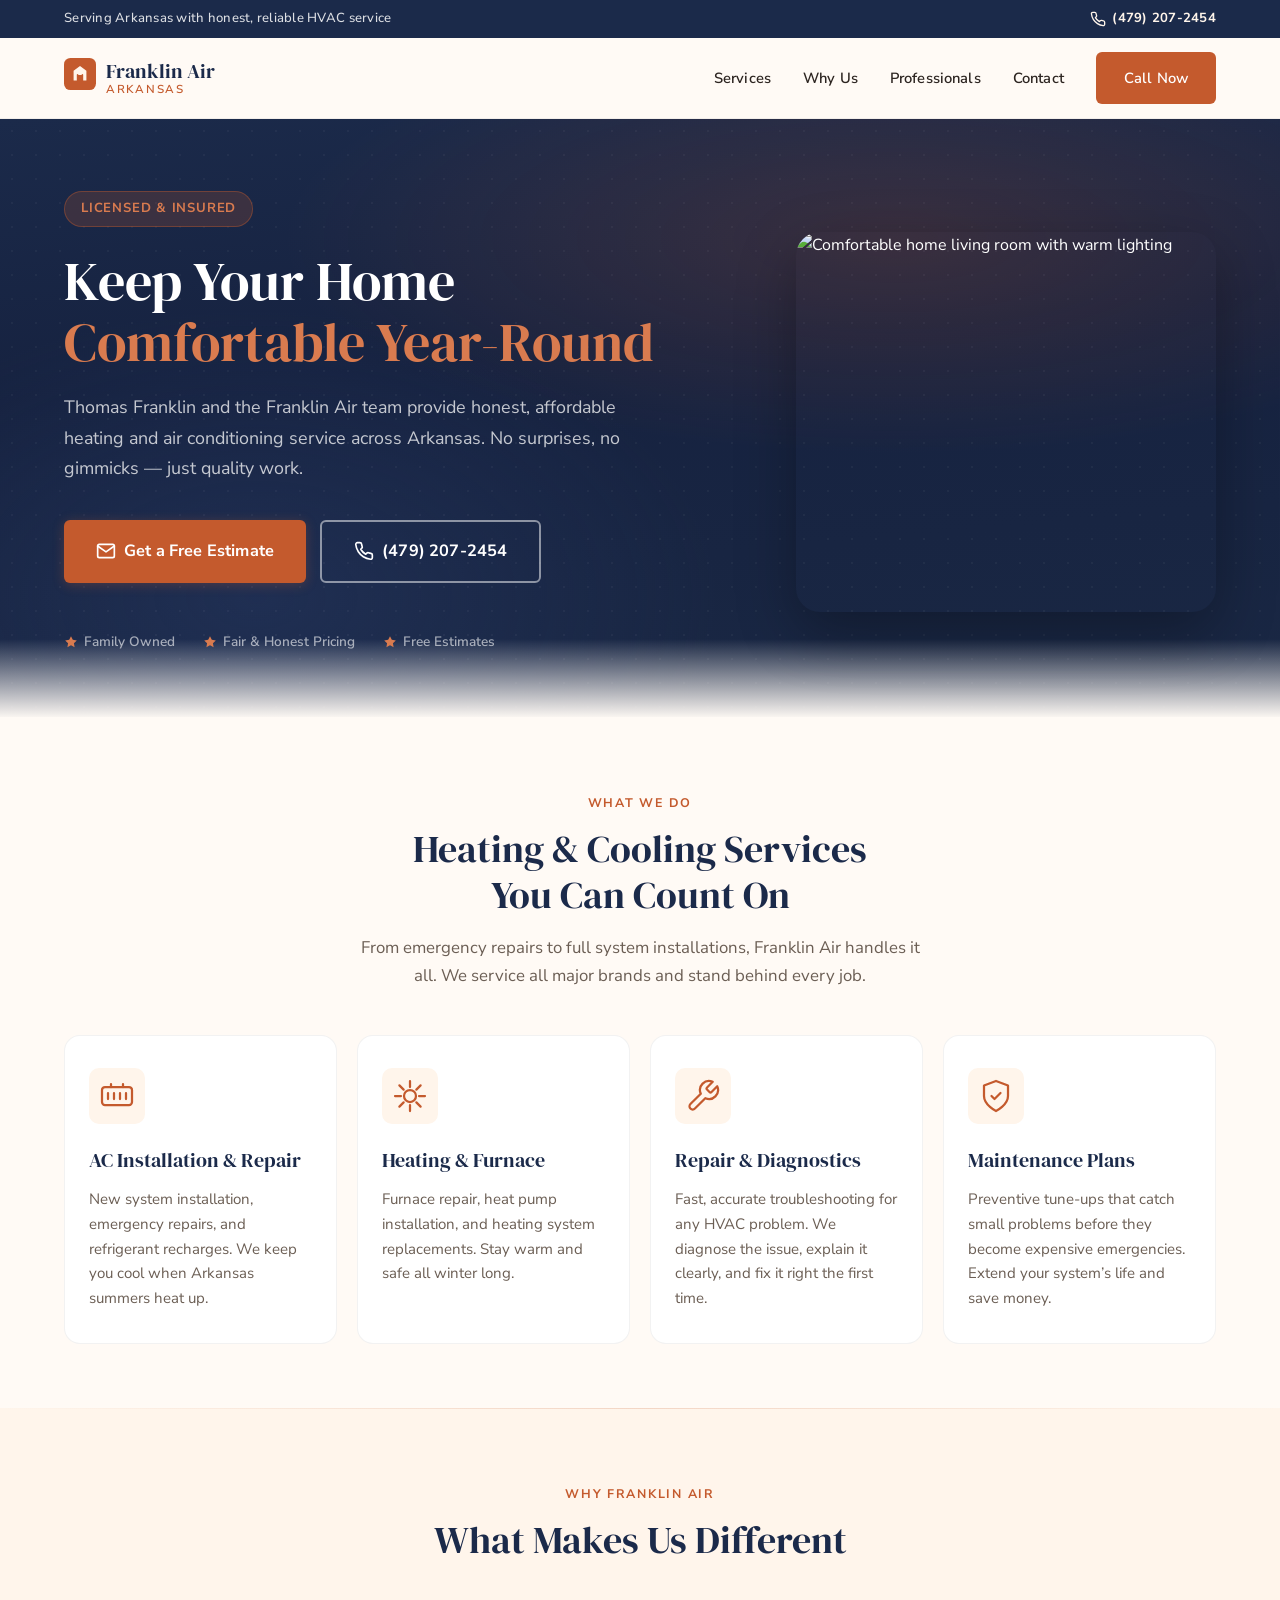
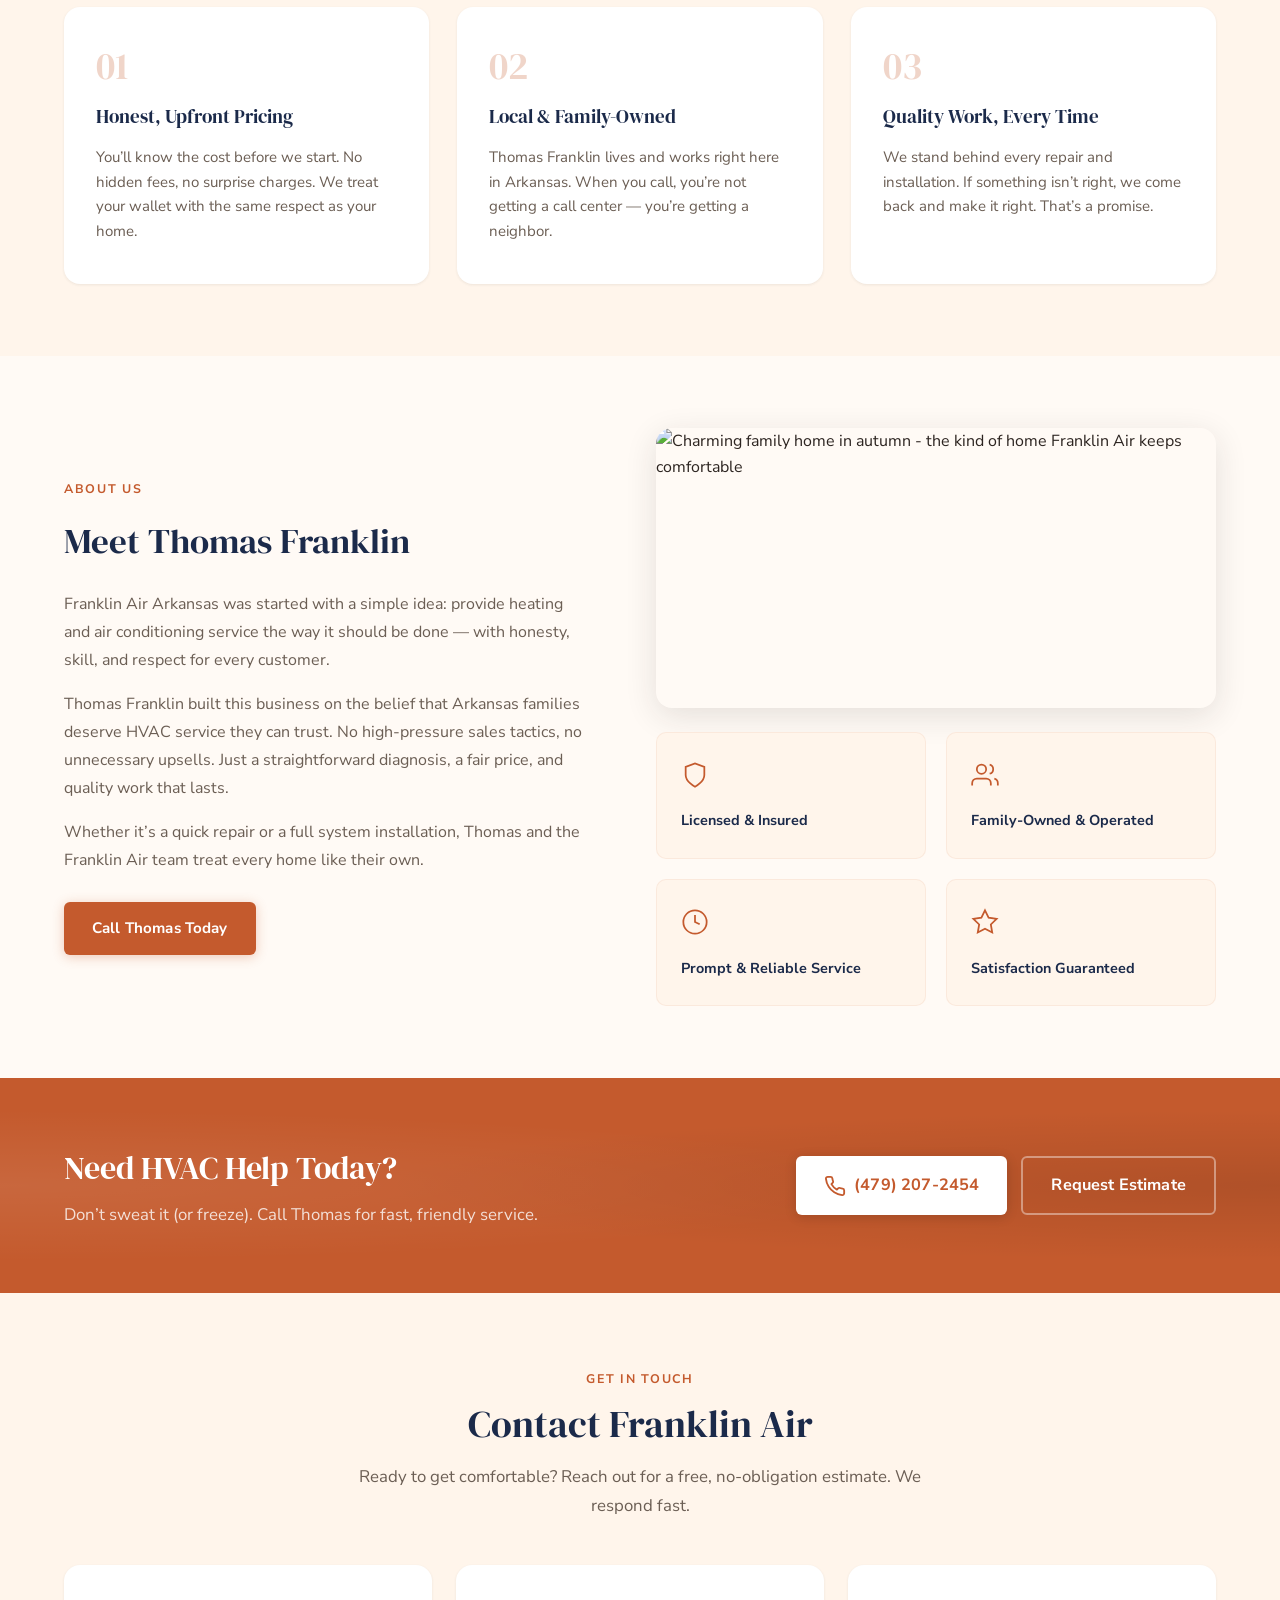
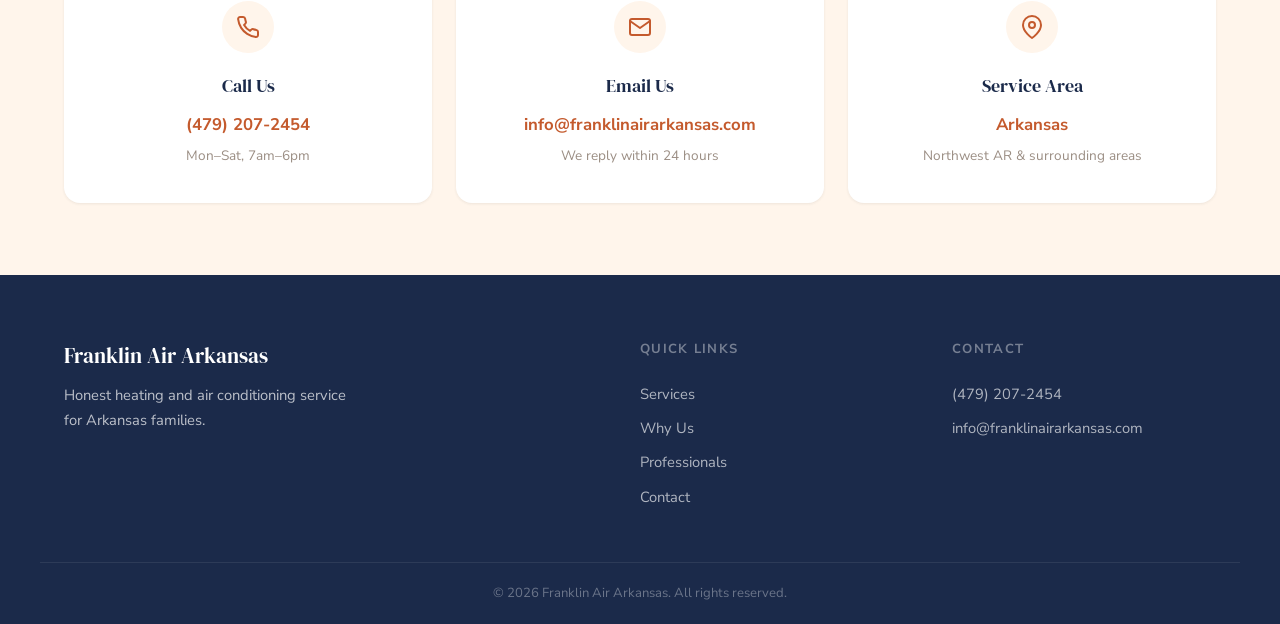
==== commit aea976c9: "Add professionals page, favicons, animation fix, and CI/CD deploy - Add professionals.html with HVAC" ====
--- a/index.html
+++ b/index.html
@@ -12,7 +12,7 @@
     <meta property="og:description" content="Trusted HVAC service by Thomas Franklin. AC repair, heating installation & maintenance in Arkansas. Call (479) 207-2454 for your free estimate today.">
     <meta property="og:type" content="website">
     <meta property="og:url" content="https://franklinairarkansas.com">
-    <meta property="og:image" content="https://franklinairarkansas.com/images/og-image.jpg">
+    <meta property="og:image" content="https://franklinairarkansas.com/images/og-image.png">
     <meta property="og:image:width" content="1200">
     <meta property="og:image:height" content="630">
     <meta property="og:image:alt" content="Franklin Air Arkansas - Professional Heating and Air Conditioning">
@@ -24,7 +24,7 @@
     <meta name="twitter:card" content="summary_large_image">
     <meta name="twitter:title" content="Franklin Air Arkansas | Heating & Air Conditioning">
     <meta name="twitter:description" content="Trusted HVAC service by Thomas Franklin. Call (479) 207-2454 for your free estimate.">
-    <meta name="twitter:image" content="https://franklinairarkansas.com/images/og-image.jpg">
+    <meta name="twitter:image" content="https://franklinairarkansas.com/images/og-image.png">
 
     <!-- Structured Data for Local Business (helps Facebook & Google) -->
     <script type="application/ld+json">
@@ -72,12 +72,22 @@
     src="https://www.facebook.com/tr?id=YOUR_PIXEL_ID&ev=PageView&noscript=1"
     /></noscript> -->
 
+    <!-- Favicons -->
+    <link rel="icon" type="image/x-icon" href="/favicon.ico">
+    <link rel="icon" type="image/svg+xml" href="/favicon.svg">
+    <link rel="icon" type="image/png" sizes="32x32" href="/favicon-32x32.png">
+    <link rel="icon" type="image/png" sizes="16x16" href="/favicon-16x16.png">
+    <link rel="apple-touch-icon" sizes="180x180" href="/apple-touch-icon.png">
+    <link rel="manifest" href="/site.webmanifest">
+    <meta name="theme-color" content="#C45A2D">
+
     <!-- Fonts -->
     <link rel="preconnect" href="https://fonts.googleapis.com">
     <link rel="preconnect" href="https://fonts.gstatic.com" crossorigin>
     <link href="https://fonts.googleapis.com/css2?family=DM+Serif+Display&family=Nunito+Sans:ital,opsz,wght@0,6..12,300..1000;1,6..12,300..1000&display=swap" rel="stylesheet">
 
-    <link rel="stylesheet" href="css/style.css">
+    <link rel="stylesheet" href="css/style.css?v=3">
+    <noscript><style>[data-animate]{opacity:1!important;transform:none!important;}</style></noscript>
 </head>
 <body>
 
@@ -116,7 +126,7 @@
                 <ul class="nav-links" id="navLinks">
                     <li><a href="#services">Services</a></li>
                     <li><a href="#why-us">Why Us</a></li>
-                    <li><a href="#about">About</a></li>
+                    <li><a href="/professionals.html">Professionals</a></li>
                     <li><a href="#contact">Contact</a></li>
                     <li><a href="tel:+14792072454" class="btn btn-nav-cta">Call Now</a></li>
                 </ul>
@@ -128,33 +138,38 @@
         <!-- Hero -->
         <section class="hero">
             <div class="hero-bg"></div>
-            <div class="container hero-content">
-                <div class="hero-badge" data-animate>Licensed &amp; Insured</div>
-                <h1 data-animate>Keep Your Home<br><span class="hero-accent">Comfortable Year-Round</span></h1>
-                <p class="hero-sub" data-animate>Thomas Franklin and the Franklin Air team provide honest, affordable heating and air conditioning service across Arkansas. No surprises, no gimmicks &mdash; just quality work.</p>
-                <div class="hero-actions" data-animate>
-                    <a href="#contact" class="btn btn-primary btn-lg">
-                        <svg width="20" height="20" viewBox="0 0 24 24" fill="none" stroke="currentColor" stroke-width="2" stroke-linecap="round" stroke-linejoin="round"><path d="M4 4h16c1.1 0 2 .9 2 2v12c0 1.1-.9 2-2 2H4c-1.1 0-2-.9-2-2V6c0-1.1.9-2 2-2z"/><polyline points="22,6 12,13 2,6"/></svg>
-                        Get a Free Estimate
-                    </a>
-                    <a href="tel:+14792072454" class="btn btn-outline btn-lg">
-                        <svg width="20" height="20" viewBox="0 0 24 24" fill="none" stroke="currentColor" stroke-width="2" stroke-linecap="round" stroke-linejoin="round"><path d="M22 16.92v3a2 2 0 0 1-2.18 2 19.79 19.79 0 0 1-8.63-3.07 19.5 19.5 0 0 1-6-6 19.79 19.79 0 0 1-3.07-8.67A2 2 0 0 1 4.11 2h3a2 2 0 0 1 2 1.72 12.84 12.84 0 0 0 .7 2.81 2 2 0 0 1-.45 2.11L8.09 9.91a16 16 0 0 0 6 6l1.27-1.27a2 2 0 0 1 2.11-.45 12.84 12.84 0 0 0 2.81.7A2 2 0 0 1 22 16.92z"/></svg>
-                        (479) 207-2454
-                    </a>
-                </div>
-                <div class="hero-trust" data-animate>
-                    <div class="trust-item">
-                        <svg width="18" height="18" viewBox="0 0 24 24" fill="currentColor"><path d="M12 2l3.09 6.26L22 9.27l-5 4.87 1.18 6.88L12 17.77l-6.18 3.25L7 14.14 2 9.27l6.91-1.01L12 2z"/></svg>
-                        Family Owned
-                    </div>
-                    <div class="trust-item">
-                        <svg width="18" height="18" viewBox="0 0 24 24" fill="currentColor"><path d="M12 2l3.09 6.26L22 9.27l-5 4.87 1.18 6.88L12 17.77l-6.18 3.25L7 14.14 2 9.27l6.91-1.01L12 2z"/></svg>
-                        Fair &amp; Honest Pricing
-                    </div>
-                    <div class="trust-item">
-                        <svg width="18" height="18" viewBox="0 0 24 24" fill="currentColor"><path d="M12 2l3.09 6.26L22 9.27l-5 4.87 1.18 6.88L12 17.77l-6.18 3.25L7 14.14 2 9.27l6.91-1.01L12 2z"/></svg>
-                        Free Estimates
-                    </div>
+            <div class="container">
+                <div class="hero-content">
+                    <div class="hero-badge" data-animate>Licensed &amp; Insured</div>
+                    <h1 data-animate>Keep Your Home<br><span class="hero-accent">Comfortable Year-Round</span></h1>
+                    <p class="hero-sub" data-animate>Thomas Franklin and the Franklin Air team provide honest, affordable heating and air conditioning service across Arkansas. No surprises, no gimmicks &mdash; just quality work.</p>
+                    <div class="hero-actions" data-animate>
+                        <a href="#contact" class="btn btn-primary btn-lg">
+                            <svg width="20" height="20" viewBox="0 0 24 24" fill="none" stroke="currentColor" stroke-width="2" stroke-linecap="round" stroke-linejoin="round"><path d="M4 4h16c1.1 0 2 .9 2 2v12c0 1.1-.9 2-2 2H4c-1.1 0-2-.9-2-2V6c0-1.1.9-2 2-2z"/><polyline points="22,6 12,13 2,6"/></svg>
+                            Get a Free Estimate
+                        </a>
+                        <a href="tel:+14792072454" class="btn btn-outline btn-lg">
+                            <svg width="20" height="20" viewBox="0 0 24 24" fill="none" stroke="currentColor" stroke-width="2" stroke-linecap="round" stroke-linejoin="round"><path d="M22 16.92v3a2 2 0 0 1-2.18 2 19.79 19.79 0 0 1-8.63-3.07 19.5 19.5 0 0 1-6-6 19.79 19.79 0 0 1-3.07-8.67A2 2 0 0 1 4.11 2h3a2 2 0 0 1 2 1.72 12.84 12.84 0 0 0 .7 2.81 2 2 0 0 1-.45 2.11L8.09 9.91a16 16 0 0 0 6 6l1.27-1.27a2 2 0 0 1 2.11-.45 12.84 12.84 0 0 0 2.81.7A2 2 0 0 1 22 16.92z"/></svg>
+                            (479) 207-2454
+                        </a>
+                    </div>
+                    <div class="hero-trust" data-animate>
+                        <div class="trust-item">
+                            <svg width="18" height="18" viewBox="0 0 24 24" fill="currentColor"><path d="M12 2l3.09 6.26L22 9.27l-5 4.87 1.18 6.88L12 17.77l-6.18 3.25L7 14.14 2 9.27l6.91-1.01L12 2z"/></svg>
+                            Family Owned
+                        </div>
+                        <div class="trust-item">
+                            <svg width="18" height="18" viewBox="0 0 24 24" fill="currentColor"><path d="M12 2l3.09 6.26L22 9.27l-5 4.87 1.18 6.88L12 17.77l-6.18 3.25L7 14.14 2 9.27l6.91-1.01L12 2z"/></svg>
+                            Fair &amp; Honest Pricing
+                        </div>
+                        <div class="trust-item">
+                            <svg width="18" height="18" viewBox="0 0 24 24" fill="currentColor"><path d="M12 2l3.09 6.26L22 9.27l-5 4.87 1.18 6.88L12 17.77l-6.18 3.25L7 14.14 2 9.27l6.91-1.01L12 2z"/></svg>
+                            Free Estimates
+                        </div>
+                    </div>
+                </div>
+                <div class="hero-image" data-animate>
+                    <img src="https://images.unsplash.com/photo-1616486338812-3dadae4b4ace?w=840&q=80&auto=format&fit=crop" alt="Comfortable home living room with warm lighting" width="420" height="380" loading="eager">
                 </div>
             </div>
         </section>
@@ -250,30 +265,35 @@
                     <p>Whether it&rsquo;s a quick repair or a full system installation, Thomas and the Franklin Air team treat every home like their own.</p>
                     <a href="tel:+14792072454" class="btn btn-primary">Call Thomas Today</a>
                 </div>
-                <div class="about-stats" data-animate>
-                    <div class="stat-card">
-                        <div class="stat-icon">
-                            <svg width="28" height="28" viewBox="0 0 24 24" fill="none" stroke="currentColor" stroke-width="1.5"><path d="M12 22s8-4 8-10V5l-8-3-8 3v7c0 6 8 10 8 10z"/></svg>
-                        </div>
-                        <span class="stat-label">Licensed &amp; Insured</span>
-                    </div>
-                    <div class="stat-card">
-                        <div class="stat-icon">
-                            <svg width="28" height="28" viewBox="0 0 24 24" fill="none" stroke="currentColor" stroke-width="1.5"><path d="M17 21v-2a4 4 0 00-4-4H5a4 4 0 00-4 4v2"/><circle cx="9" cy="7" r="4"/><path d="M23 21v-2a4 4 0 00-3-3.87M16 3.13a4 4 0 010 7.75"/></svg>
-                        </div>
-                        <span class="stat-label">Family-Owned &amp; Operated</span>
-                    </div>
-                    <div class="stat-card">
-                        <div class="stat-icon">
-                            <svg width="28" height="28" viewBox="0 0 24 24" fill="none" stroke="currentColor" stroke-width="1.5"><circle cx="12" cy="12" r="10"/><path d="M12 6v6l4 2"/></svg>
-                        </div>
-                        <span class="stat-label">Prompt &amp; Reliable Service</span>
-                    </div>
-                    <div class="stat-card">
-                        <div class="stat-icon">
-                            <svg width="28" height="28" viewBox="0 0 24 24" fill="none" stroke="currentColor" stroke-width="1.5"><path d="M12 2l3.09 6.26L22 9.27l-5 4.87 1.18 6.88L12 17.77l-6.18 3.25L7 14.14 2 9.27l6.91-1.01L12 2z"/></svg>
-                        </div>
-                        <span class="stat-label">Satisfaction Guaranteed</span>
+                <div class="about-visual" data-animate>
+                    <div class="about-image">
+                        <img src="https://images.unsplash.com/photo-1480074568708-e7b720bb3f09?w=800&q=80&auto=format&fit=crop" alt="Charming family home in autumn - the kind of home Franklin Air keeps comfortable" width="560" height="280" loading="lazy">
+                    </div>
+                    <div class="about-stats">
+                        <div class="stat-card">
+                            <div class="stat-icon">
+                                <svg width="28" height="28" viewBox="0 0 24 24" fill="none" stroke="currentColor" stroke-width="1.5"><path d="M12 22s8-4 8-10V5l-8-3-8 3v7c0 6 8 10 8 10z"/></svg>
+                            </div>
+                            <span class="stat-label">Licensed &amp; Insured</span>
+                        </div>
+                        <div class="stat-card">
+                            <div class="stat-icon">
+                                <svg width="28" height="28" viewBox="0 0 24 24" fill="none" stroke="currentColor" stroke-width="1.5"><path d="M17 21v-2a4 4 0 00-4-4H5a4 4 0 00-4 4v2"/><circle cx="9" cy="7" r="4"/><path d="M23 21v-2a4 4 0 00-3-3.87M16 3.13a4 4 0 010 7.75"/></svg>
+                            </div>
+                            <span class="stat-label">Family-Owned &amp; Operated</span>
+                        </div>
+                        <div class="stat-card">
+                            <div class="stat-icon">
+                                <svg width="28" height="28" viewBox="0 0 24 24" fill="none" stroke="currentColor" stroke-width="1.5"><circle cx="12" cy="12" r="10"/><path d="M12 6v6l4 2"/></svg>
+                            </div>
+                            <span class="stat-label">Prompt &amp; Reliable Service</span>
+                        </div>
+                        <div class="stat-card">
+                            <div class="stat-icon">
+                                <svg width="28" height="28" viewBox="0 0 24 24" fill="none" stroke="currentColor" stroke-width="1.5"><path d="M12 2l3.09 6.26L22 9.27l-5 4.87 1.18 6.88L12 17.77l-6.18 3.25L7 14.14 2 9.27l6.91-1.01L12 2z"/></svg>
+                            </div>
+                            <span class="stat-label">Satisfaction Guaranteed</span>
+                        </div>
                     </div>
                 </div>
             </div>
@@ -345,7 +365,7 @@
                 <h4>Quick Links</h4>
                 <a href="#services">Services</a>
                 <a href="#why-us">Why Us</a>
-                <a href="#about">About</a>
+                <a href="/professionals.html">Professionals</a>
                 <a href="#contact">Contact</a>
             </div>
             <div class="footer-contact">
@@ -369,6 +389,6 @@
         </a>
     </div>
 
-    <script src="js/main.js"></script>
+    <script src="js/main.js?v=3"></script>
 </body>
 </html>
--- a/css/style.css
+++ b/css/style.css
@@ -50,7 +50,7 @@
 }
 
 .container {
-    max-width: 1180px;
+    max-width: 1200px;
     margin: 0 auto;
     padding: 0 24px;
 }
@@ -88,6 +88,12 @@
     opacity: 0;
     transform: translateY(24px);
     transition: opacity 0.6s ease, transform 0.6s ease;
+    animation: fadeInUp 0.6s ease forwards;
+    animation-delay: 0.3s;
+}
+
+[data-animate].js-ready {
+    animation: none;
 }
 
 [data-animate].visible {
@@ -296,7 +302,7 @@
 /* --- Hero --- */
 .hero {
     position: relative;
-    padding: 120px 0 100px;
+    padding: 72px 0 64px;
     overflow: hidden;
     background: var(--navy);
     color: #fff;
@@ -333,10 +339,33 @@
     z-index: 2;
 }
 
+.hero .container {
+    display: flex;
+    align-items: center;
+    gap: 48px;
+}
+
 .hero-content {
     position: relative;
     z-index: 3;
-    max-width: 760px;
+    flex: 1;
+    min-width: 0;
+}
+
+.hero-image {
+    position: relative;
+    z-index: 3;
+    flex: 0 0 420px;
+    border-radius: var(--radius-xl);
+    overflow: hidden;
+    box-shadow: 0 20px 60px rgba(0,0,0,0.3);
+}
+
+.hero-image img {
+    width: 100%;
+    height: 380px;
+    object-fit: cover;
+    display: block;
 }
 
 .hero-badge {
@@ -409,7 +438,7 @@
 /* --- Section Headers --- */
 .section-header {
     text-align: center;
-    margin-bottom: 56px;
+    margin-bottom: 44px;
 }
 
 .section-label {
@@ -441,19 +470,19 @@
 
 /* --- Services --- */
 .services {
-    padding: 96px 0 80px;
+    padding: 72px 0 64px;
     background: var(--warm-white);
 }
 
 .services-grid {
     display: grid;
-    grid-template-columns: repeat(2, 1fr);
-    gap: 24px;
+    grid-template-columns: repeat(4, 1fr);
+    gap: 20px;
 }
 
 .service-card {
     background: #fff;
-    padding: 36px 32px;
+    padding: 32px 24px;
     border-radius: var(--radius-lg);
     border: 1px solid rgba(44,36,32,0.06);
     transition: transform 0.3s ease, box-shadow 0.3s ease;
@@ -516,7 +545,7 @@
 
 /* --- Why Choose Us --- */
 .why-us {
-    padding: 96px 0;
+    padding: 72px 0;
     background: var(--cream);
     position: relative;
 }
@@ -575,7 +604,7 @@
 
 /* --- About --- */
 .about {
-    padding: 96px 0;
+    padding: 72px 0;
     background: var(--warm-white);
 }
 
@@ -608,6 +637,25 @@
 
 .about-text .btn {
     margin-top: 12px;
+}
+
+.about-visual {
+    display: flex;
+    flex-direction: column;
+    gap: 24px;
+}
+
+.about-image {
+    border-radius: var(--radius-lg);
+    overflow: hidden;
+    box-shadow: var(--shadow-lg);
+}
+
+.about-image img {
+    width: 100%;
+    height: 280px;
+    object-fit: cover;
+    display: block;
 }
 
 .about-stats {
@@ -728,7 +776,7 @@
 
 /* --- Contact --- */
 .contact {
-    padding: 96px 0;
+    padding: 72px 0;
     background: var(--cream);
 }
 
@@ -895,10 +943,40 @@
    ============================================ */
 
 @media (max-width: 1024px) {
-    .why-grid {
-        grid-template-columns: 1fr;
-        max-width: 560px;
-        margin: 0 auto;
+    .hero .container {
+        flex-direction: column;
+        text-align: center;
+    }
+
+    .hero-content {
+        max-width: 640px;
+    }
+
+    .hero-sub {
+        margin-left: auto;
+        margin-right: auto;
+    }
+
+    .hero-actions {
+        justify-content: center;
+    }
+
+    .hero-trust {
+        justify-content: center;
+    }
+
+    .hero-image {
+        flex: none;
+        width: 100%;
+        max-width: 520px;
+    }
+
+    .hero-image img {
+        height: 300px;
+    }
+
+    .services-grid {
+        grid-template-columns: repeat(2, 1fr);
     }
 
     .about-inner {
@@ -967,8 +1045,23 @@
         margin-top: 8px;
     }
 
+    .hero .container {
+        flex-direction: column;
+    }
+
     .hero {
-        padding: 80px 0 72px;
+        padding: 64px 0 56px;
+    }
+
+    .hero-image {
+        flex: none;
+        width: 100%;
+        max-width: 480px;
+        margin: 0 auto;
+    }
+
+    .hero-image img {
+        height: 240px;
     }
 
     .hero h1 {
@@ -995,6 +1088,12 @@
 
     .services-grid {
         grid-template-columns: 1fr;
+    }
+
+    .why-grid {
+        grid-template-columns: 1fr;
+        max-width: 560px;
+        margin: 0 auto;
     }
 
     .section-header h2 {
@@ -1016,7 +1115,6 @@
         display: block;
     }
 
-    /* Add bottom padding to prevent content from being covered by sticky CTA */
     .footer {
         padding-bottom: 80px;
     }
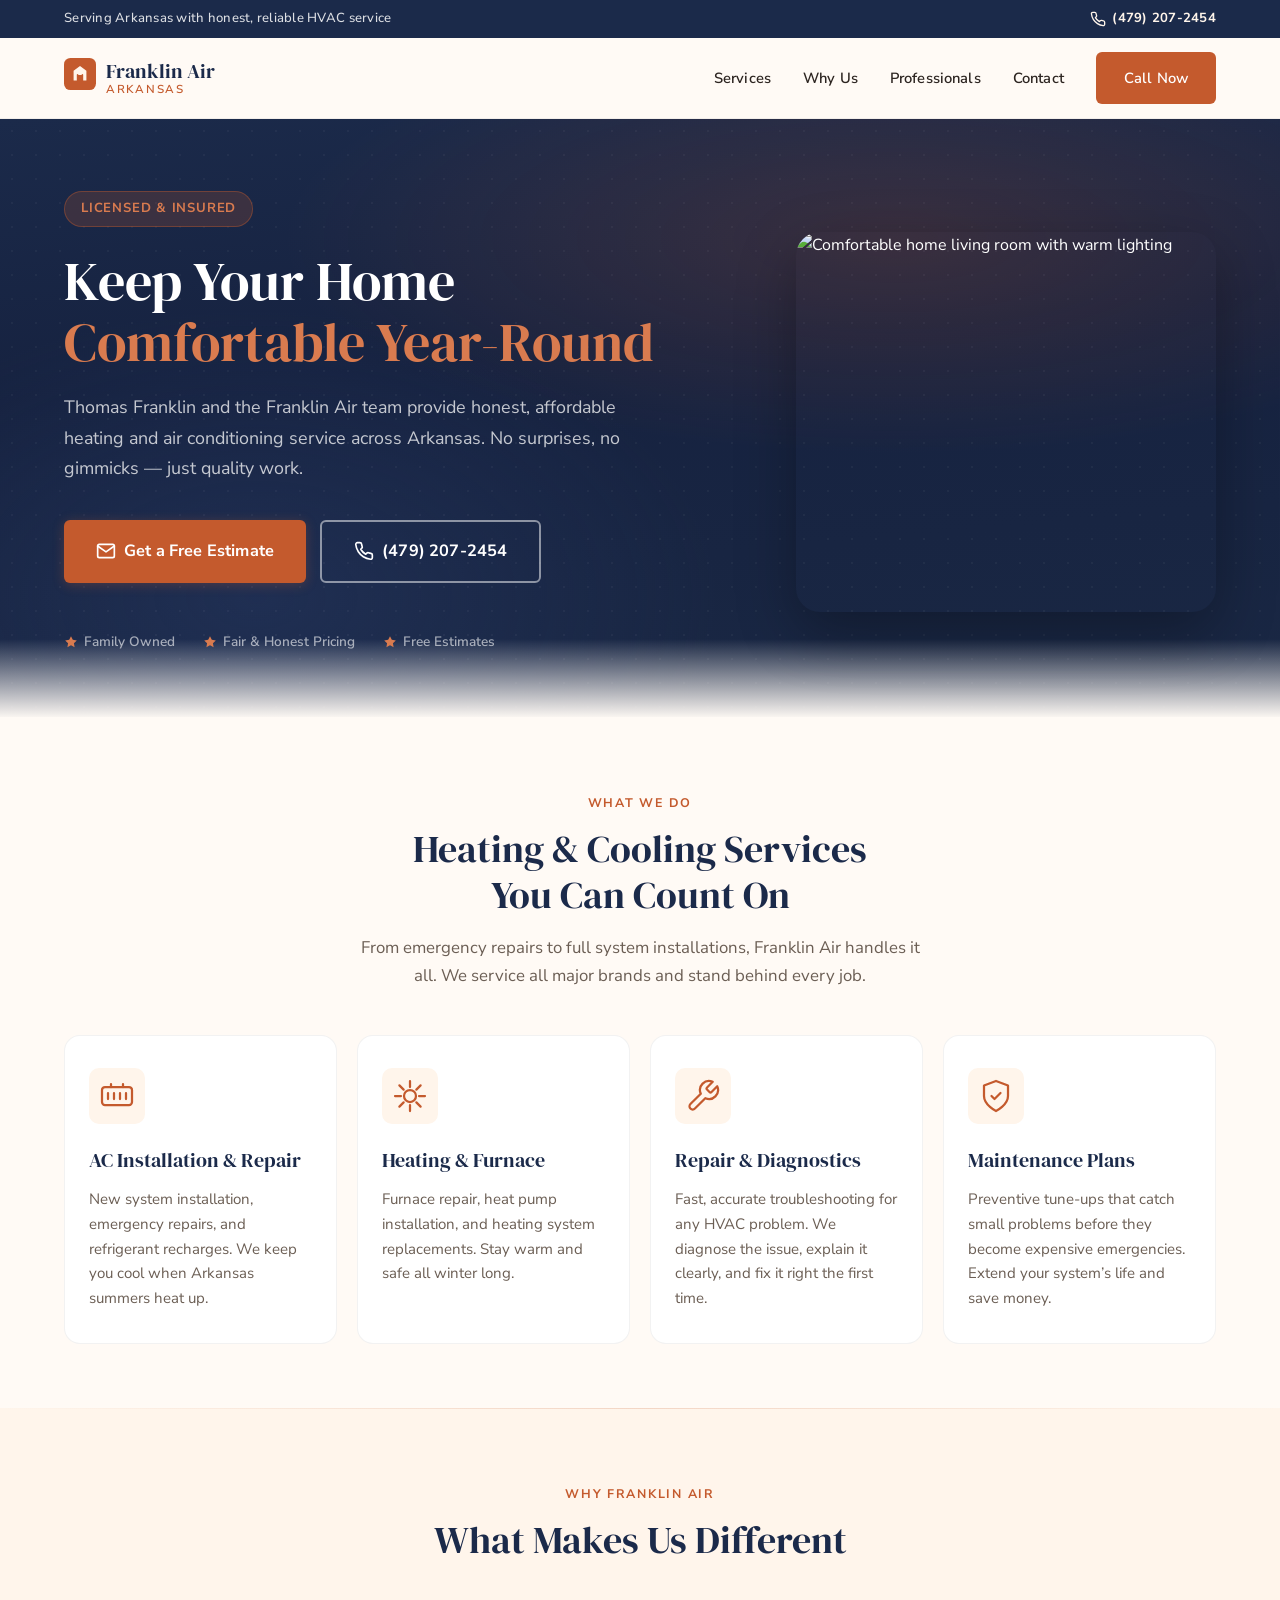
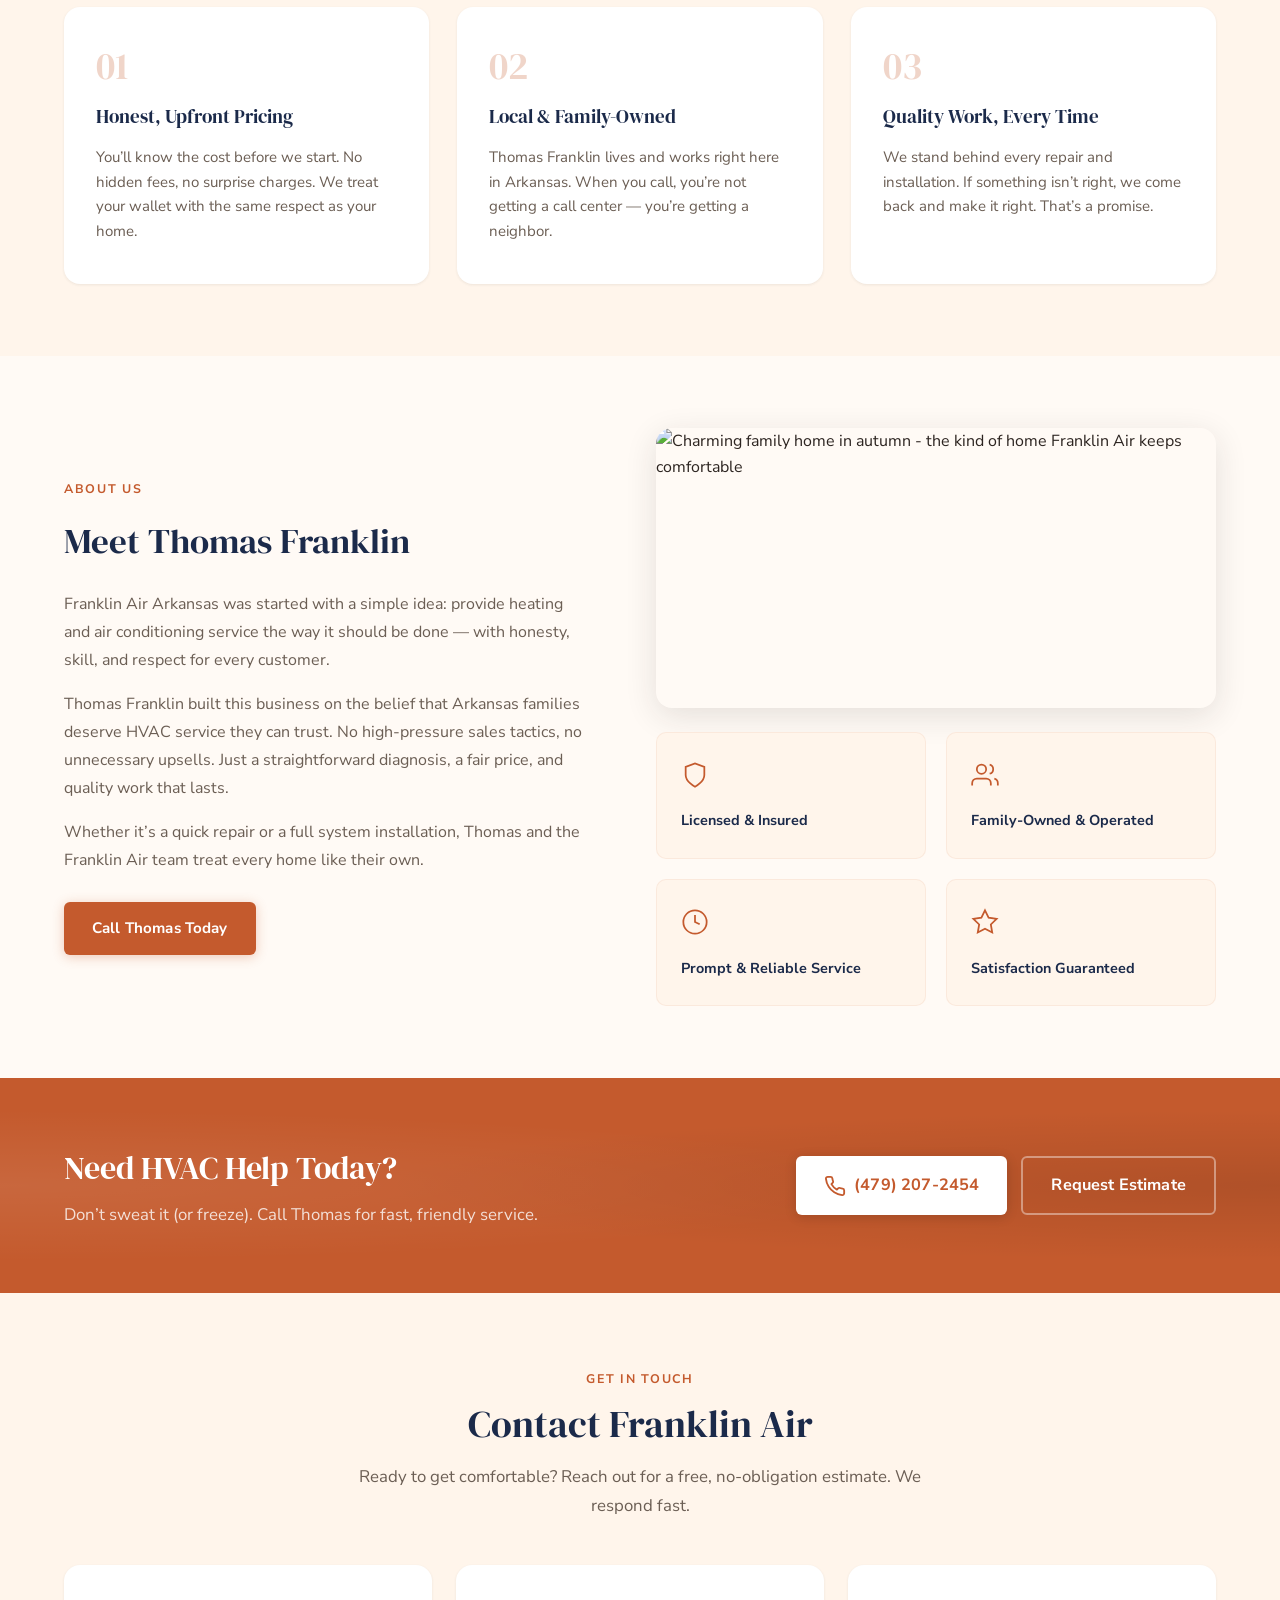
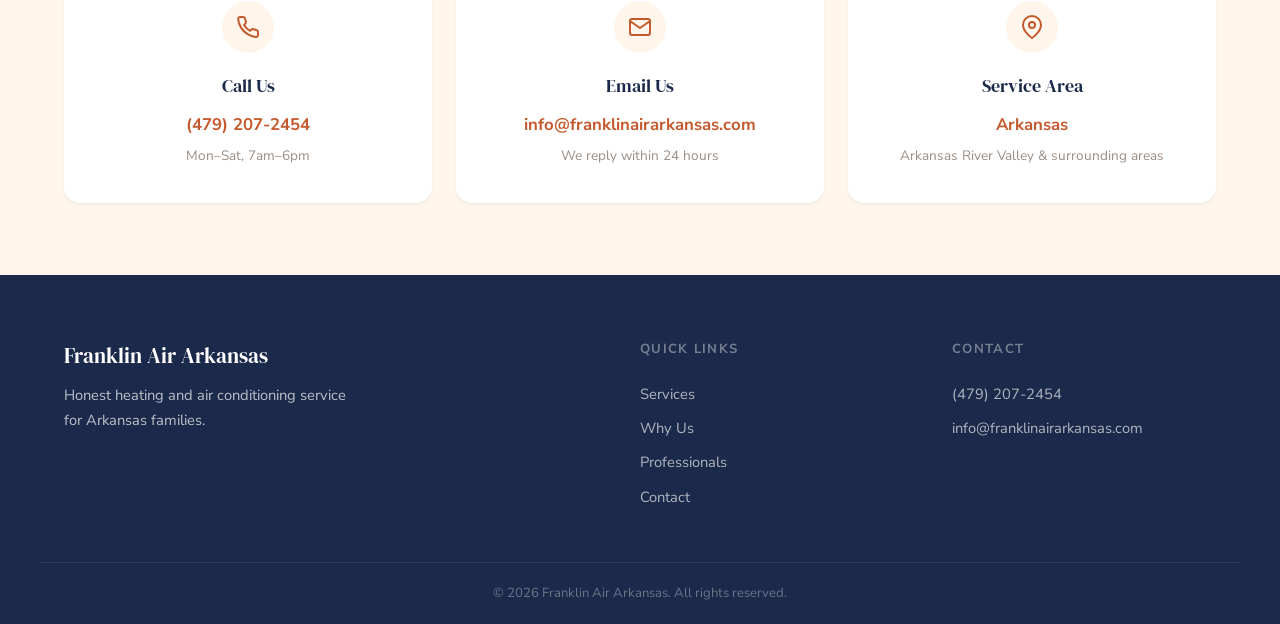
==== commit beeee993: "Update service area to Arkansas River Valley, bump cachebusters to v4 - Changed "Northwest AR" to "A" ====
--- a/index.html
+++ b/index.html
@@ -86,7 +86,7 @@
     <link rel="preconnect" href="https://fonts.gstatic.com" crossorigin>
     <link href="https://fonts.googleapis.com/css2?family=DM+Serif+Display&family=Nunito+Sans:ital,opsz,wght@0,6..12,300..1000;1,6..12,300..1000&display=swap" rel="stylesheet">
 
-    <link rel="stylesheet" href="css/style.css?v=3">
+    <link rel="stylesheet" href="css/style.css?v=4">
     <noscript><style>[data-animate]{opacity:1!important;transform:none!important;}</style></noscript>
 </head>
 <body>
@@ -347,7 +347,7 @@
                         </div>
                         <h3>Service Area</h3>
                         <span class="contact-link-big">Arkansas</span>
-                        <p>Northwest AR &amp; surrounding areas</p>
+                        <p>Arkansas River Valley &amp; surrounding areas</p>
                     </div>
                 </div>
             </div>
@@ -389,6 +389,6 @@
         </a>
     </div>
 
-    <script src="js/main.js?v=3"></script>
+    <script src="js/main.js?v=4"></script>
 </body>
 </html>
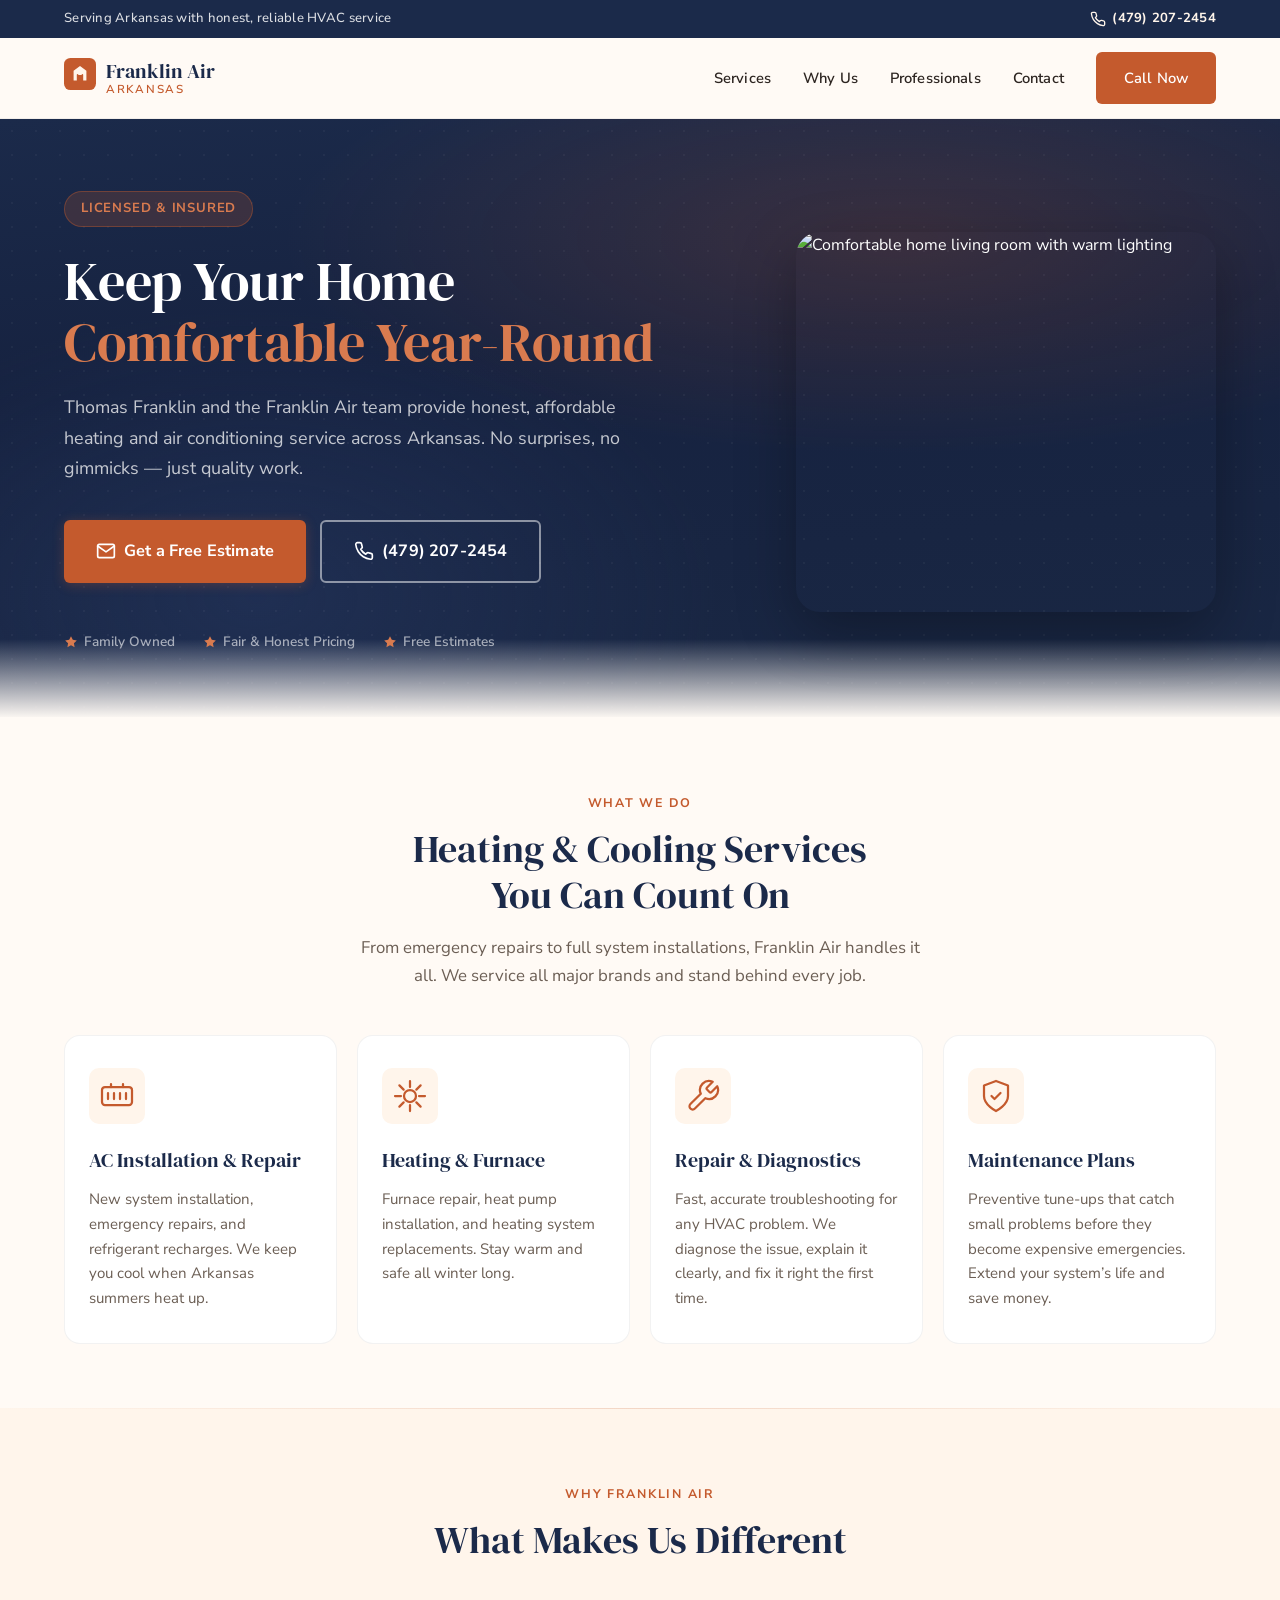
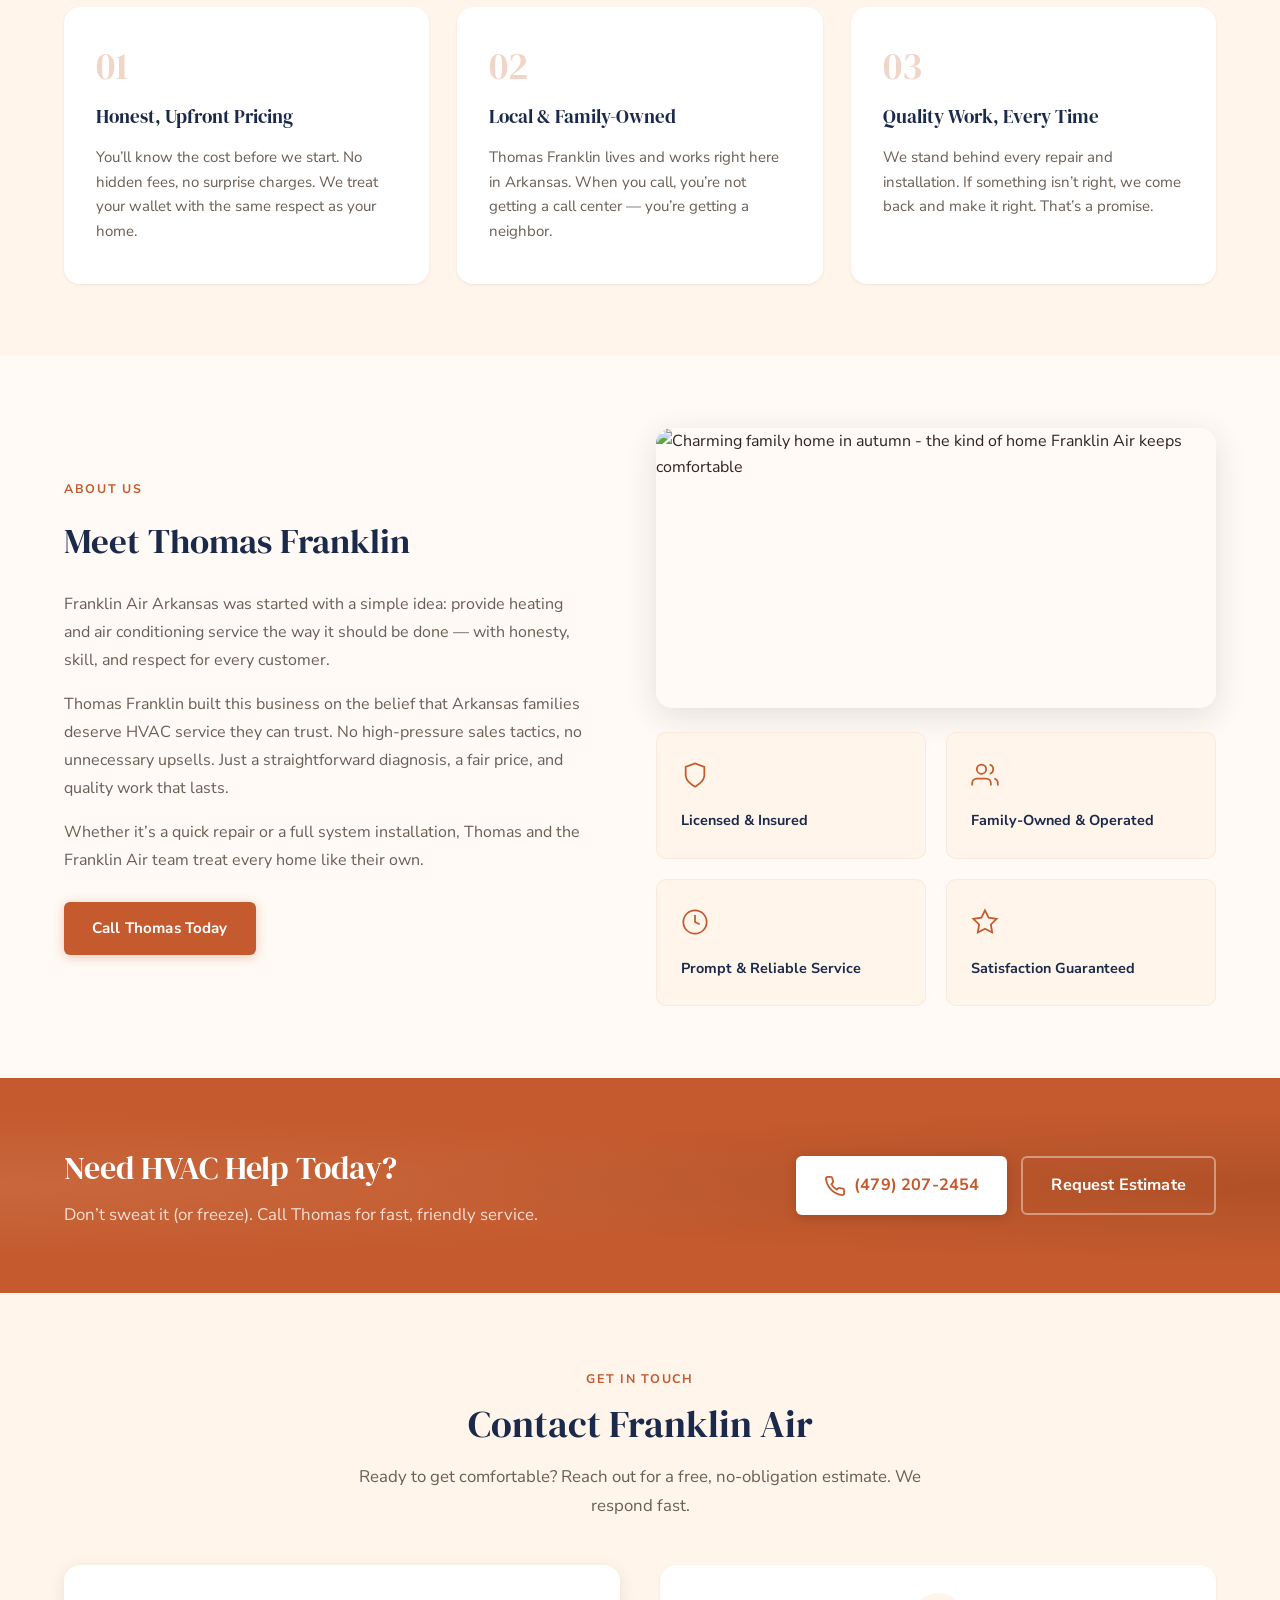
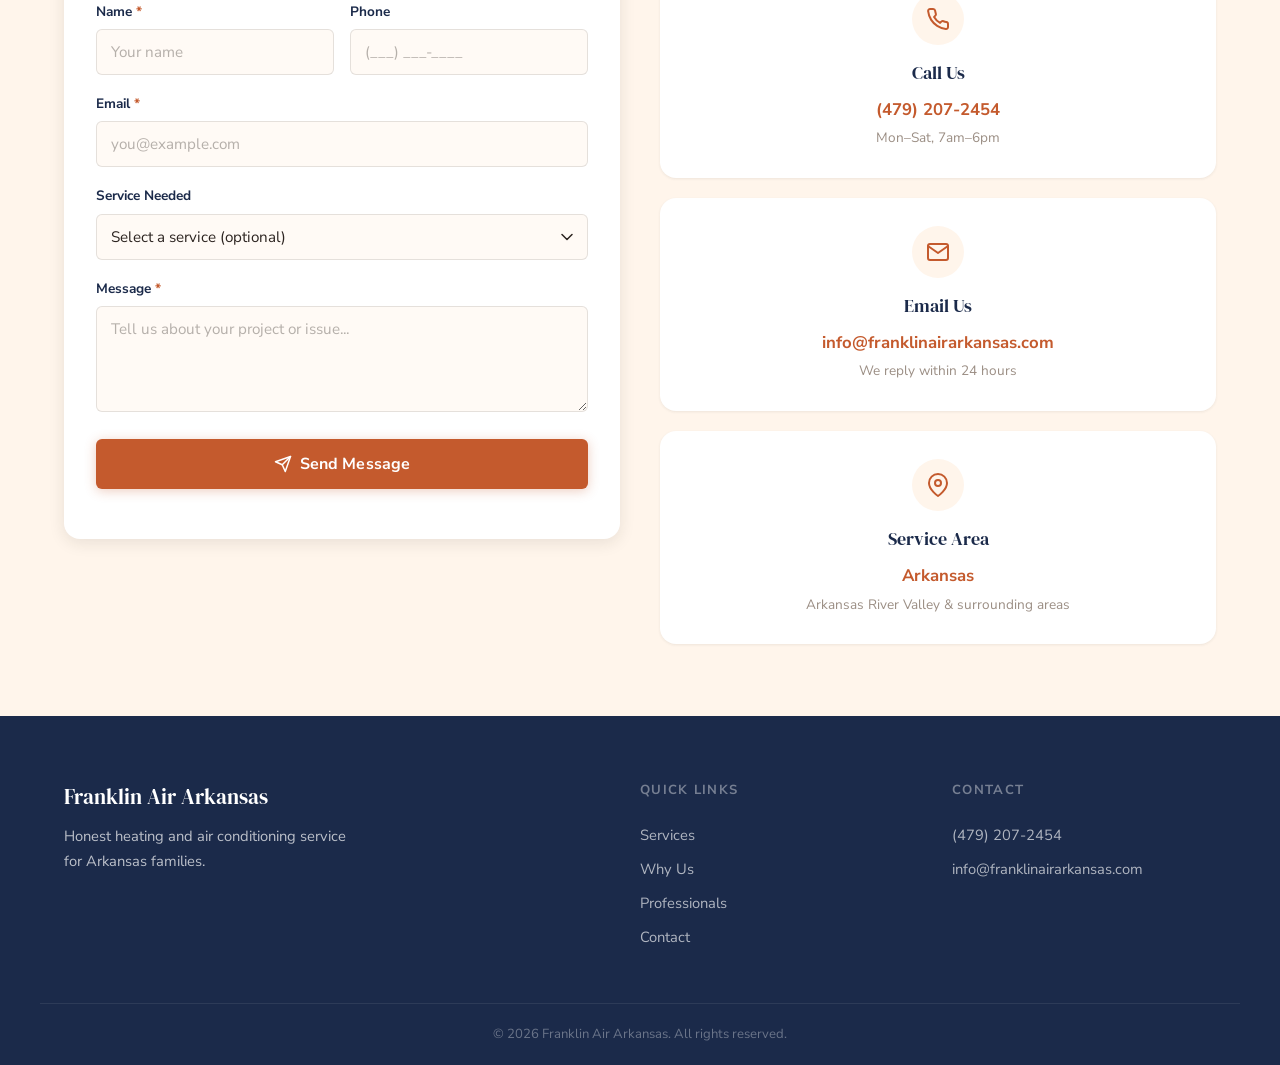
==== commit 84dda49c: "Add contact form with Resend API email delivery - Add contact form to homepage contact section (name" ====
--- a/index.html
+++ b/index.html
@@ -86,7 +86,7 @@
     <link rel="preconnect" href="https://fonts.gstatic.com" crossorigin>
     <link href="https://fonts.googleapis.com/css2?family=DM+Serif+Display&family=Nunito+Sans:ital,opsz,wght@0,6..12,300..1000;1,6..12,300..1000&display=swap" rel="stylesheet">
 
-    <link rel="stylesheet" href="css/style.css?v=4">
+    <link rel="stylesheet" href="css/style.css?v=5">
     <noscript><style>[data-animate]{opacity:1!important;transform:none!important;}</style></noscript>
 </head>
 <body>
@@ -324,30 +324,78 @@
                     <h2>Contact Franklin Air</h2>
                     <p class="section-desc">Ready to get comfortable? Reach out for a free, no-obligation estimate. We respond fast.</p>
                 </div>
-                <div class="contact-grid">
-                    <div class="contact-card" data-animate>
-                        <div class="contact-card-icon">
-                            <svg width="24" height="24" viewBox="0 0 24 24" fill="none" stroke="currentColor" stroke-width="2" stroke-linecap="round" stroke-linejoin="round"><path d="M22 16.92v3a2 2 0 0 1-2.18 2 19.79 19.79 0 0 1-8.63-3.07 19.5 19.5 0 0 1-6-6 19.79 19.79 0 0 1-3.07-8.67A2 2 0 0 1 4.11 2h3a2 2 0 0 1 2 1.72 12.84 12.84 0 0 0 .7 2.81 2 2 0 0 1-.45 2.11L8.09 9.91a16 16 0 0 0 6 6l1.27-1.27a2 2 0 0 1 2.11-.45 12.84 12.84 0 0 0 2.81.7A2 2 0 0 1 22 16.92z"/></svg>
-                        </div>
-                        <h3>Call Us</h3>
-                        <a href="tel:+14792072454" class="contact-link-big">(479) 207-2454</a>
-                        <p>Mon&ndash;Sat, 7am&ndash;6pm</p>
-                    </div>
-                    <div class="contact-card" data-animate>
-                        <div class="contact-card-icon">
-                            <svg width="24" height="24" viewBox="0 0 24 24" fill="none" stroke="currentColor" stroke-width="2" stroke-linecap="round" stroke-linejoin="round"><path d="M4 4h16c1.1 0 2 .9 2 2v12c0 1.1-.9 2-2 2H4c-1.1 0-2-.9-2-2V6c0-1.1.9-2 2-2z"/><polyline points="22,6 12,13 2,6"/></svg>
-                        </div>
-                        <h3>Email Us</h3>
-                        <a href="mailto:info&#64;franklinairarkansas.com" class="contact-link-big">info&#64;franklinairarkansas.com</a>
-                        <p>We reply within 24 hours</p>
-                    </div>
-                    <div class="contact-card" data-animate>
-                        <div class="contact-card-icon">
-                            <svg width="24" height="24" viewBox="0 0 24 24" fill="none" stroke="currentColor" stroke-width="2" stroke-linecap="round" stroke-linejoin="round"><path d="M21 10c0 7-9 13-9 13s-9-6-9-13a9 9 0 0118 0z"/><circle cx="12" cy="10" r="3"/></svg>
-                        </div>
-                        <h3>Service Area</h3>
-                        <span class="contact-link-big">Arkansas</span>
-                        <p>Arkansas River Valley &amp; surrounding areas</p>
+                <div class="contact-layout">
+                    <!-- Contact Form -->
+                    <div class="contact-form-wrap" data-animate>
+                        <form id="contactForm" class="contact-form" action="contact.php" method="POST" novalidate>
+                            <div class="form-row">
+                                <div class="form-group">
+                                    <label for="cf-name">Name <span class="required">*</span></label>
+                                    <input type="text" id="cf-name" name="name" required placeholder="Your name" autocomplete="name">
+                                </div>
+                                <div class="form-group">
+                                    <label for="cf-phone">Phone</label>
+                                    <input type="tel" id="cf-phone" name="phone" placeholder="(___) ___-____" autocomplete="tel">
+                                </div>
+                            </div>
+                            <div class="form-group">
+                                <label for="cf-email">Email <span class="required">*</span></label>
+                                <input type="email" id="cf-email" name="email" required placeholder="you@example.com" autocomplete="email">
+                            </div>
+                            <div class="form-group">
+                                <label for="cf-service">Service Needed</label>
+                                <select id="cf-service" name="service">
+                                    <option value="">Select a service (optional)</option>
+                                    <option value="AC Repair">AC Repair</option>
+                                    <option value="AC Installation">AC Installation</option>
+                                    <option value="Heating / Furnace">Heating / Furnace</option>
+                                    <option value="Maintenance / Tune-Up">Maintenance / Tune-Up</option>
+                                    <option value="Load Calculation">Load Calculation (HVAC Design)</option>
+                                    <option value="Duct Design">Duct Design</option>
+                                    <option value="Other">Other</option>
+                                </select>
+                            </div>
+                            <div class="form-group">
+                                <label for="cf-message">Message <span class="required">*</span></label>
+                                <textarea id="cf-message" name="message" rows="4" required placeholder="Tell us about your project or issue..."></textarea>
+                            </div>
+                            <!-- Honeypot - hidden from real users -->
+                            <div style="position:absolute;left:-9999px;" aria-hidden="true">
+                                <input type="text" name="website" tabindex="-1" autocomplete="off">
+                            </div>
+                            <button type="submit" class="btn btn-primary contact-submit" id="contactSubmit">
+                                <svg width="18" height="18" viewBox="0 0 24 24" fill="none" stroke="currentColor" stroke-width="2" stroke-linecap="round" stroke-linejoin="round"><line x1="22" y1="2" x2="11" y2="13"/><polygon points="22 2 15 22 11 13 2 9 22 2"/></svg>
+                                <span>Send Message</span>
+                            </button>
+                            <div id="contactStatus" class="contact-status" role="alert"></div>
+                        </form>
+                    </div>
+                    <!-- Contact Info -->
+                    <div class="contact-info" data-animate>
+                        <div class="contact-card">
+                            <div class="contact-card-icon">
+                                <svg width="24" height="24" viewBox="0 0 24 24" fill="none" stroke="currentColor" stroke-width="2" stroke-linecap="round" stroke-linejoin="round"><path d="M22 16.92v3a2 2 0 0 1-2.18 2 19.79 19.79 0 0 1-8.63-3.07 19.5 19.5 0 0 1-6-6 19.79 19.79 0 0 1-3.07-8.67A2 2 0 0 1 4.11 2h3a2 2 0 0 1 2 1.72 12.84 12.84 0 0 0 .7 2.81 2 2 0 0 1-.45 2.11L8.09 9.91a16 16 0 0 0 6 6l1.27-1.27a2 2 0 0 1 2.11-.45 12.84 12.84 0 0 0 2.81.7A2 2 0 0 1 22 16.92z"/></svg>
+                            </div>
+                            <h3>Call Us</h3>
+                            <a href="tel:+14792072454" class="contact-link-big">(479) 207-2454</a>
+                            <p>Mon&ndash;Sat, 7am&ndash;6pm</p>
+                        </div>
+                        <div class="contact-card">
+                            <div class="contact-card-icon">
+                                <svg width="24" height="24" viewBox="0 0 24 24" fill="none" stroke="currentColor" stroke-width="2" stroke-linecap="round" stroke-linejoin="round"><path d="M4 4h16c1.1 0 2 .9 2 2v12c0 1.1-.9 2-2 2H4c-1.1 0-2-.9-2-2V6c0-1.1.9-2 2-2z"/><polyline points="22,6 12,13 2,6"/></svg>
+                            </div>
+                            <h3>Email Us</h3>
+                            <a href="mailto:info&#64;franklinairarkansas.com" class="contact-link-big">info&#64;franklinairarkansas.com</a>
+                            <p>We reply within 24 hours</p>
+                        </div>
+                        <div class="contact-card">
+                            <div class="contact-card-icon">
+                                <svg width="24" height="24" viewBox="0 0 24 24" fill="none" stroke="currentColor" stroke-width="2" stroke-linecap="round" stroke-linejoin="round"><path d="M21 10c0 7-9 13-9 13s-9-6-9-13a9 9 0 0118 0z"/><circle cx="12" cy="10" r="3"/></svg>
+                            </div>
+                            <h3>Service Area</h3>
+                            <span class="contact-link-big">Arkansas</span>
+                            <p>Arkansas River Valley &amp; surrounding areas</p>
+                        </div>
                     </div>
                 </div>
             </div>
@@ -389,6 +437,6 @@
         </a>
     </div>
 
-    <script src="js/main.js?v=4"></script>
+    <script src="js/main.js?v=5"></script>
 </body>
 </html>
--- a/css/style.css
+++ b/css/style.css
@@ -780,15 +780,22 @@
     background: var(--cream);
 }
 
-.contact-grid {
+.contact-layout {
     display: grid;
-    grid-template-columns: repeat(3, 1fr);
-    gap: 24px;
+    grid-template-columns: 1fr 1fr;
+    gap: 40px;
+    align-items: start;
+}
+
+.contact-info {
+    display: flex;
+    flex-direction: column;
+    gap: 20px;
 }
 
 .contact-card {
     background: #fff;
-    padding: 36px 28px;
+    padding: 28px 24px;
     border-radius: var(--radius-lg);
     text-align: center;
     box-shadow: var(--shadow-sm);
@@ -808,15 +815,15 @@
     display: flex;
     align-items: center;
     justify-content: center;
-    margin: 0 auto 18px;
+    margin: 0 auto 14px;
     color: var(--copper);
 }
 
 .contact-card h3 {
     font-family: var(--font-display);
-    font-size: 1.15rem;
+    font-size: 1.1rem;
     color: var(--navy);
-    margin-bottom: 10px;
+    margin-bottom: 8px;
     font-weight: 400;
 }
 
@@ -826,7 +833,7 @@
     color: var(--copper);
     text-decoration: none;
     display: block;
-    margin-bottom: 6px;
+    margin-bottom: 4px;
     transition: color 0.2s;
 }
 
@@ -837,6 +844,126 @@
 .contact-card p {
     color: var(--warm-gray-light);
     font-size: 0.85rem;
+}
+
+/* --- Contact Form --- */
+.contact-form-wrap {
+    background: #fff;
+    padding: 36px 32px;
+    border-radius: var(--radius-lg);
+    box-shadow: var(--shadow-md);
+}
+
+.contact-form .form-row {
+    display: grid;
+    grid-template-columns: 1fr 1fr;
+    gap: 16px;
+}
+
+.contact-form .form-group {
+    margin-bottom: 18px;
+}
+
+.contact-form label {
+    display: block;
+    font-size: 0.85rem;
+    font-weight: 700;
+    color: var(--navy);
+    margin-bottom: 6px;
+}
+
+.contact-form label .required {
+    color: var(--copper);
+}
+
+.contact-form input,
+.contact-form select,
+.contact-form textarea {
+    width: 100%;
+    padding: 12px 14px;
+    font-family: var(--font-body);
+    font-size: 0.95rem;
+    color: var(--charcoal);
+    background: var(--warm-white);
+    border: 1.5px solid rgba(44,36,32,0.12);
+    border-radius: var(--radius-sm);
+    transition: border-color 0.2s, box-shadow 0.2s;
+    box-sizing: border-box;
+}
+
+.contact-form input:focus,
+.contact-form select:focus,
+.contact-form textarea:focus {
+    outline: none;
+    border-color: var(--copper);
+    box-shadow: 0 0 0 3px rgba(196,90,45,0.12);
+}
+
+.contact-form input::placeholder,
+.contact-form textarea::placeholder {
+    color: rgba(44,36,32,0.35);
+}
+
+.contact-form select {
+    appearance: none;
+    background-image: url("data:image/svg+xml,%3Csvg width='12' height='8' viewBox='0 0 12 8' fill='none' xmlns='http://www.w3.org/2000/svg'%3E%3Cpath d='M1 1.5L6 6.5L11 1.5' stroke='%232C2420' stroke-width='1.5' stroke-linecap='round' stroke-linejoin='round'/%3E%3C/svg%3E");
+    background-repeat: no-repeat;
+    background-position: right 14px center;
+    padding-right: 40px;
+    cursor: pointer;
+}
+
+.contact-form textarea {
+    resize: vertical;
+    min-height: 100px;
+}
+
+.contact-submit {
+    width: 100%;
+    display: flex;
+    align-items: center;
+    justify-content: center;
+    gap: 8px;
+    padding: 14px 24px;
+    font-size: 1rem;
+    font-weight: 700;
+    cursor: pointer;
+}
+
+.contact-submit:disabled {
+    opacity: 0.6;
+    cursor: not-allowed;
+}
+
+.contact-submit.sending span {
+    display: none;
+}
+
+.contact-submit.sending::after {
+    content: 'Sending...';
+}
+
+.contact-status {
+    margin-top: 14px;
+    padding: 0;
+    font-size: 0.9rem;
+    text-align: center;
+    border-radius: var(--radius-sm);
+    transition: all 0.3s;
+}
+
+.contact-status.success {
+    padding: 12px 16px;
+    background: #e8f5e9;
+    color: #2e7d32;
+    border: 1px solid #a5d6a7;
+}
+
+.contact-status.error {
+    padding: 12px 16px;
+    background: #fbe9e7;
+    color: #c62828;
+    border: 1px solid #ef9a9a;
 }
 
 /* --- Footer --- */
@@ -1100,10 +1227,24 @@
         font-size: 1.9rem;
     }
 
-    .contact-grid {
+    .contact-layout {
         grid-template-columns: 1fr;
-        max-width: 400px;
-        margin: 0 auto;
+    }
+
+    .contact-info {
+        order: -1;
+        flex-direction: row;
+        flex-wrap: wrap;
+        justify-content: center;
+    }
+
+    .contact-card {
+        flex: 1;
+        min-width: 200px;
+    }
+
+    .contact-form .form-row {
+        grid-template-columns: 1fr;
     }
 
     .footer-inner {
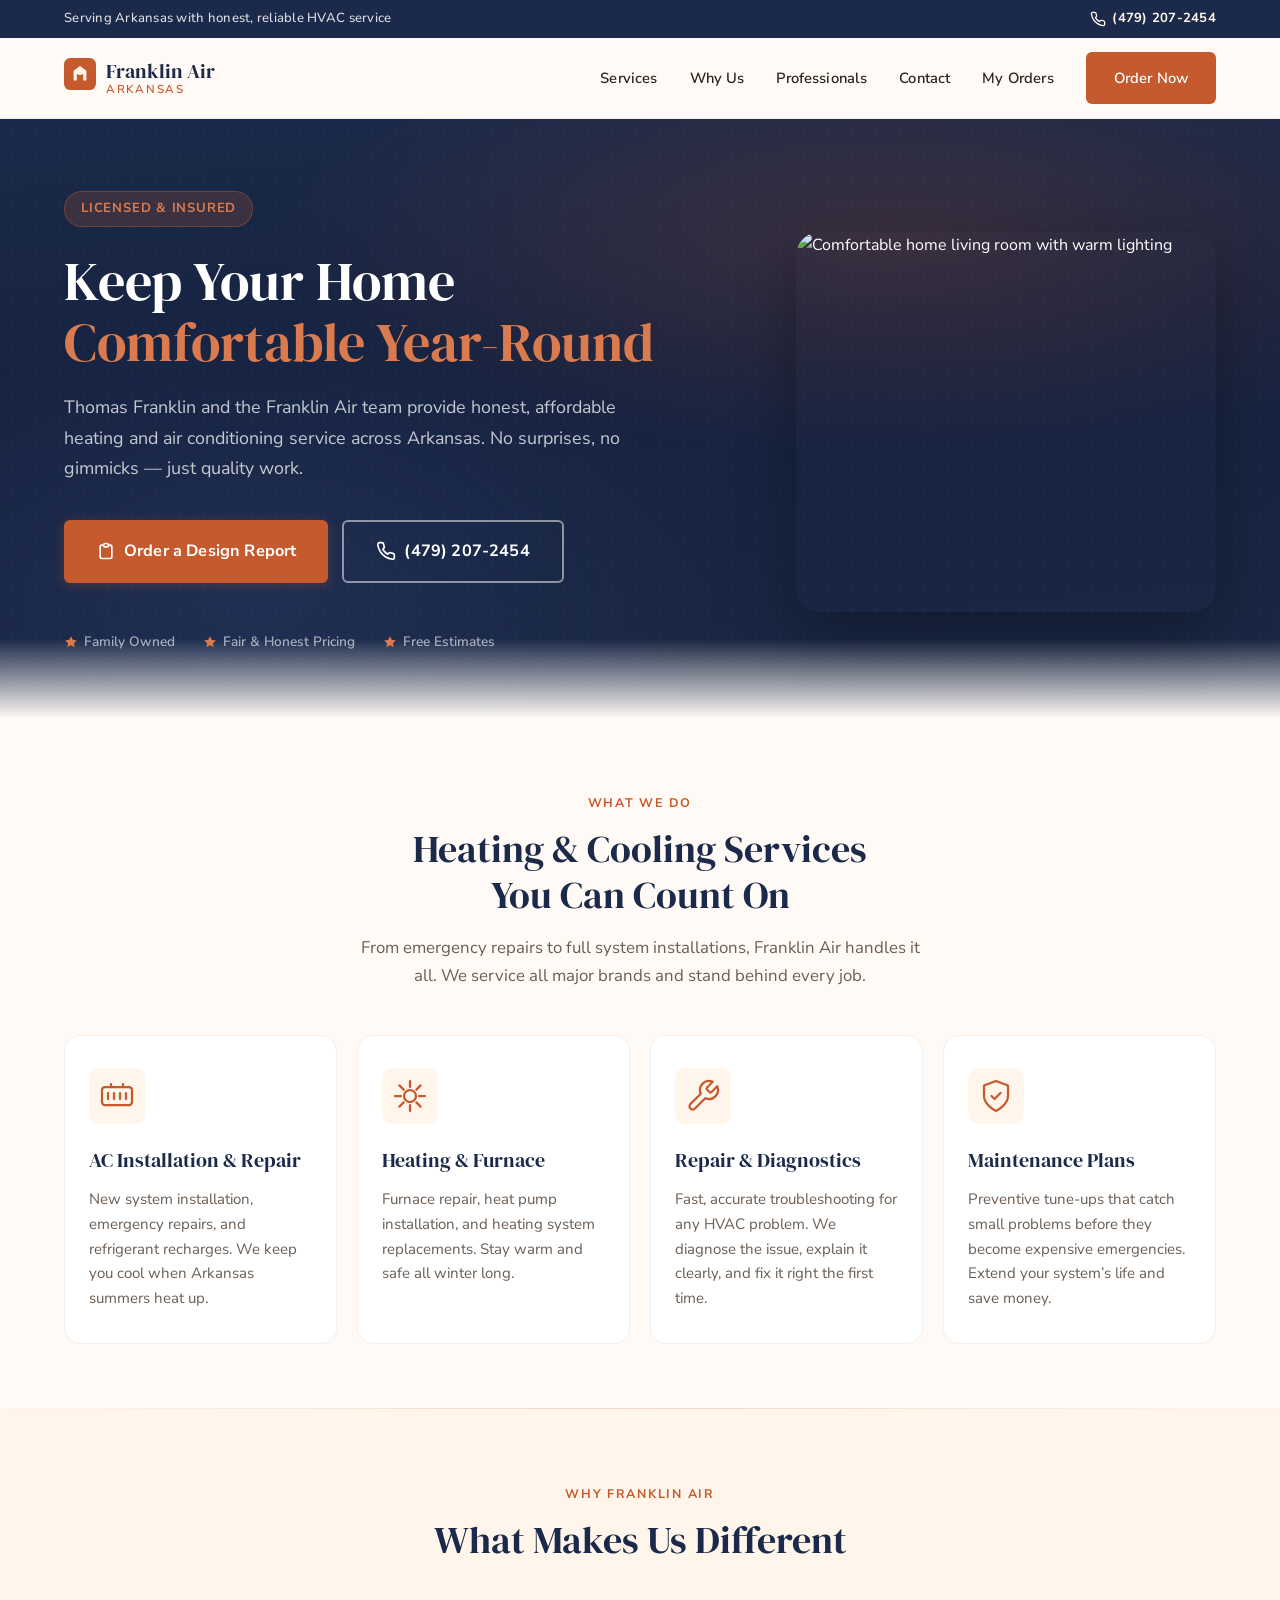
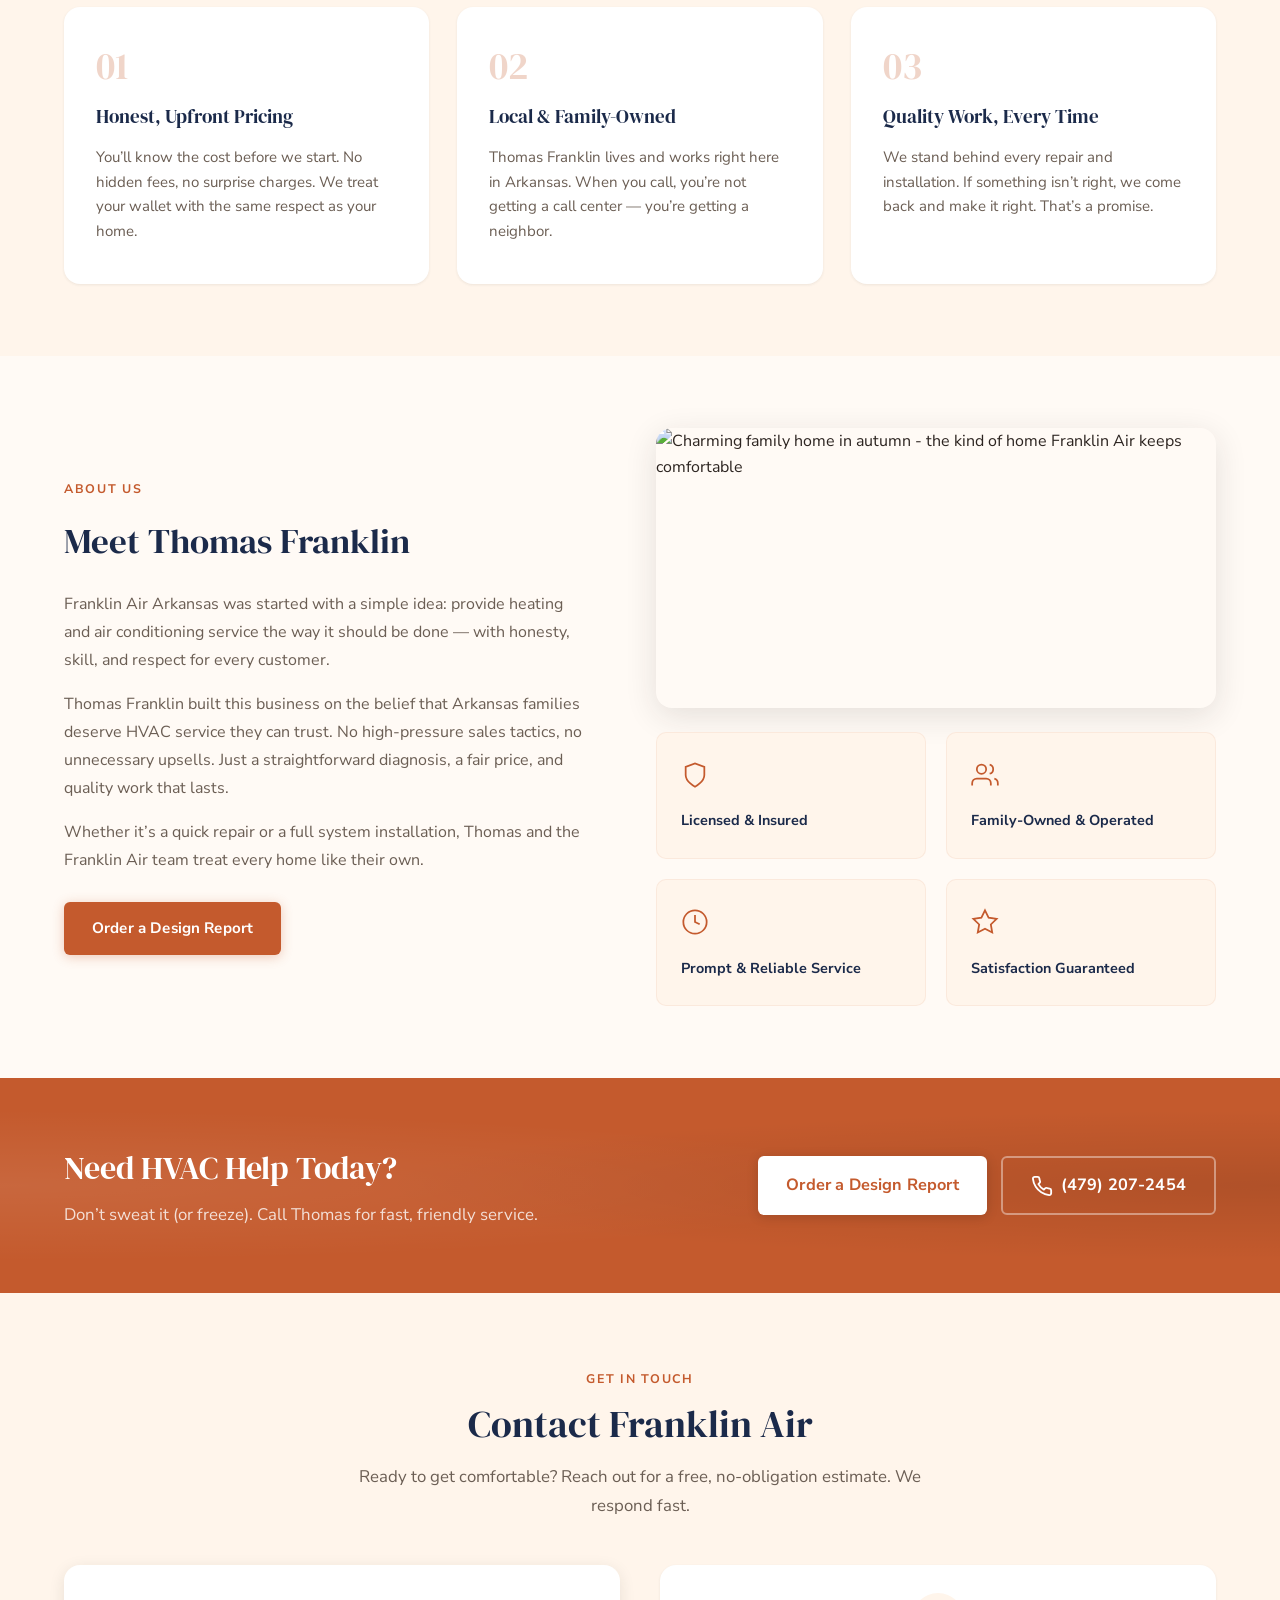
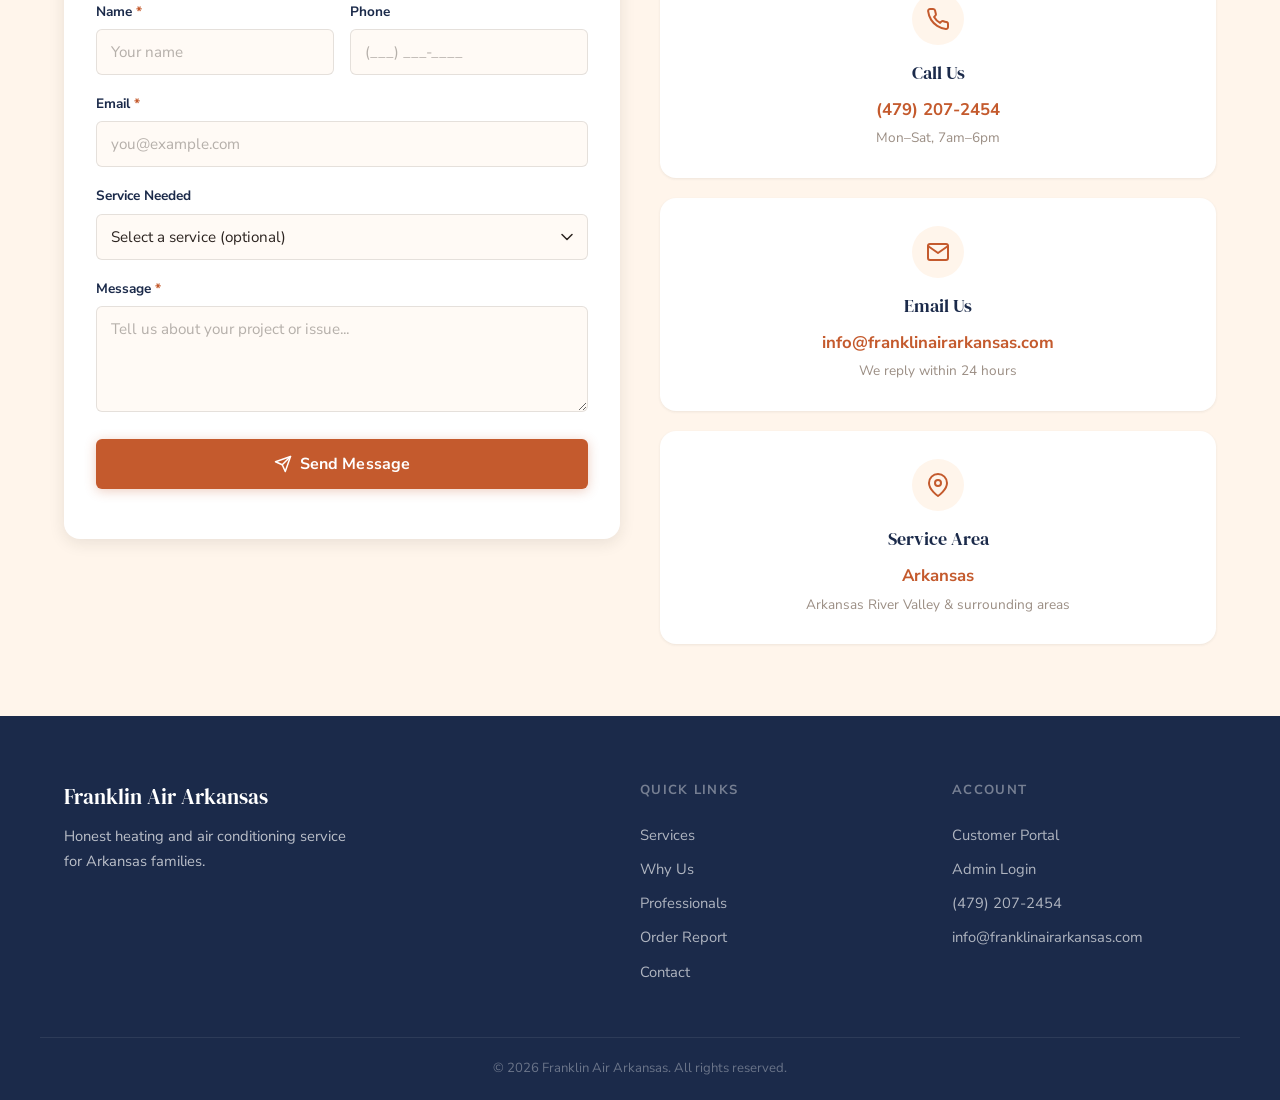
==== commit f8c3d365: "Update site navigation and CTAs to link to order wizard, customer portal, and admin - Hero CTA now l" ====
--- a/index.html
+++ b/index.html
@@ -128,7 +128,8 @@
                     <li><a href="#why-us">Why Us</a></li>
                     <li><a href="/professionals.html">Professionals</a></li>
                     <li><a href="#contact">Contact</a></li>
-                    <li><a href="tel:+14792072454" class="btn btn-nav-cta">Call Now</a></li>
+                    <li><a href="/portal/login.php">My Orders</a></li>
+                    <li><a href="/order.html" class="btn btn-nav-cta">Order Now</a></li>
                 </ul>
             </div>
         </nav>
@@ -144,9 +145,9 @@
                     <h1 data-animate>Keep Your Home<br><span class="hero-accent">Comfortable Year-Round</span></h1>
                     <p class="hero-sub" data-animate>Thomas Franklin and the Franklin Air team provide honest, affordable heating and air conditioning service across Arkansas. No surprises, no gimmicks &mdash; just quality work.</p>
                     <div class="hero-actions" data-animate>
-                        <a href="#contact" class="btn btn-primary btn-lg">
-                            <svg width="20" height="20" viewBox="0 0 24 24" fill="none" stroke="currentColor" stroke-width="2" stroke-linecap="round" stroke-linejoin="round"><path d="M4 4h16c1.1 0 2 .9 2 2v12c0 1.1-.9 2-2 2H4c-1.1 0-2-.9-2-2V6c0-1.1.9-2 2-2z"/><polyline points="22,6 12,13 2,6"/></svg>
-                            Get a Free Estimate
+                        <a href="/order.html" class="btn btn-primary btn-lg">
+                            <svg width="20" height="20" viewBox="0 0 24 24" fill="none" stroke="currentColor" stroke-width="2" stroke-linecap="round" stroke-linejoin="round"><path d="M9 5H7a2 2 0 00-2 2v12a2 2 0 002 2h10a2 2 0 002-2V7a2 2 0 00-2-2h-2M9 5a2 2 0 002 2h2a2 2 0 002-2M9 5a2 2 0 012-2h2a2 2 0 012 2"/></svg>
+                            Order a Design Report
                         </a>
                         <a href="tel:+14792072454" class="btn btn-outline btn-lg">
                             <svg width="20" height="20" viewBox="0 0 24 24" fill="none" stroke="currentColor" stroke-width="2" stroke-linecap="round" stroke-linejoin="round"><path d="M22 16.92v3a2 2 0 0 1-2.18 2 19.79 19.79 0 0 1-8.63-3.07 19.5 19.5 0 0 1-6-6 19.79 19.79 0 0 1-3.07-8.67A2 2 0 0 1 4.11 2h3a2 2 0 0 1 2 1.72 12.84 12.84 0 0 0 .7 2.81 2 2 0 0 1-.45 2.11L8.09 9.91a16 16 0 0 0 6 6l1.27-1.27a2 2 0 0 1 2.11-.45 12.84 12.84 0 0 0 2.81.7A2 2 0 0 1 22 16.92z"/></svg>
@@ -263,7 +264,7 @@
                     <p>Franklin Air Arkansas was started with a simple idea: provide heating and air conditioning service the way it should be done &mdash; with honesty, skill, and respect for every customer.</p>
                     <p>Thomas Franklin built this business on the belief that Arkansas families deserve HVAC service they can trust. No high-pressure sales tactics, no unnecessary upsells. Just a straightforward diagnosis, a fair price, and quality work that lasts.</p>
                     <p>Whether it&rsquo;s a quick repair or a full system installation, Thomas and the Franklin Air team treat every home like their own.</p>
-                    <a href="tel:+14792072454" class="btn btn-primary">Call Thomas Today</a>
+                    <a href="/order.html" class="btn btn-primary">Order a Design Report</a>
                 </div>
                 <div class="about-visual" data-animate>
                     <div class="about-image">
@@ -307,11 +308,11 @@
                     <p>Don&rsquo;t sweat it (or freeze). Call Thomas for fast, friendly service.</p>
                 </div>
                 <div class="cta-actions">
-                    <a href="tel:+14792072454" class="btn btn-cta">
+                    <a href="/order.html" class="btn btn-cta">Order a Design Report</a>
+                    <a href="tel:+14792072454" class="btn btn-cta-outline">
                         <svg width="22" height="22" viewBox="0 0 24 24" fill="none" stroke="currentColor" stroke-width="2" stroke-linecap="round" stroke-linejoin="round"><path d="M22 16.92v3a2 2 0 0 1-2.18 2 19.79 19.79 0 0 1-8.63-3.07 19.5 19.5 0 0 1-6-6 19.79 19.79 0 0 1-3.07-8.67A2 2 0 0 1 4.11 2h3a2 2 0 0 1 2 1.72 12.84 12.84 0 0 0 .7 2.81 2 2 0 0 1-.45 2.11L8.09 9.91a16 16 0 0 0 6 6l1.27-1.27a2 2 0 0 1 2.11-.45 12.84 12.84 0 0 0 2.81.7A2 2 0 0 1 22 16.92z"/></svg>
                         (479) 207-2454
                     </a>
-                    <a href="#contact" class="btn btn-cta-outline">Request Estimate</a>
                 </div>
             </div>
         </section>
@@ -414,10 +415,13 @@
                 <a href="#services">Services</a>
                 <a href="#why-us">Why Us</a>
                 <a href="/professionals.html">Professionals</a>
+                <a href="/order.html">Order Report</a>
                 <a href="#contact">Contact</a>
             </div>
             <div class="footer-contact">
-                <h4>Contact</h4>
+                <h4>Account</h4>
+                <a href="/portal/login.php">Customer Portal</a>
+                <a href="/admin/login.php">Admin Login</a>
                 <a href="tel:+14792072454">(479) 207-2454</a>
                 <a href="mailto:info&#64;franklinairarkansas.com">info&#64;franklinairarkansas.com</a>
             </div>
@@ -431,9 +435,9 @@
 
     <!-- Sticky Mobile CTA -->
     <div class="mobile-cta">
-        <a href="tel:+14792072454" class="mobile-cta-btn">
-            <svg width="20" height="20" viewBox="0 0 24 24" fill="none" stroke="currentColor" stroke-width="2" stroke-linecap="round" stroke-linejoin="round"><path d="M22 16.92v3a2 2 0 0 1-2.18 2 19.79 19.79 0 0 1-8.63-3.07 19.5 19.5 0 0 1-6-6 19.79 19.79 0 0 1-3.07-8.67A2 2 0 0 1 4.11 2h3a2 2 0 0 1 2 1.72 12.84 12.84 0 0 0 .7 2.81 2 2 0 0 1-.45 2.11L8.09 9.91a16 16 0 0 0 6 6l1.27-1.27a2 2 0 0 1 2.11-.45 12.84 12.84 0 0 0 2.81.7A2 2 0 0 1 22 16.92z"/></svg>
-            Call (479) 207-2454
+        <a href="/order.html" class="mobile-cta-btn">
+            <svg width="20" height="20" viewBox="0 0 24 24" fill="none" stroke="currentColor" stroke-width="2" stroke-linecap="round" stroke-linejoin="round"><path d="M9 5H7a2 2 0 00-2 2v12a2 2 0 002 2h10a2 2 0 002-2V7a2 2 0 00-2-2h-2M9 5a2 2 0 002 2h2a2 2 0 002-2M9 5a2 2 0 012-2h2a2 2 0 012 2"/></svg>
+            Order a Design Report
         </a>
     </div>
 
